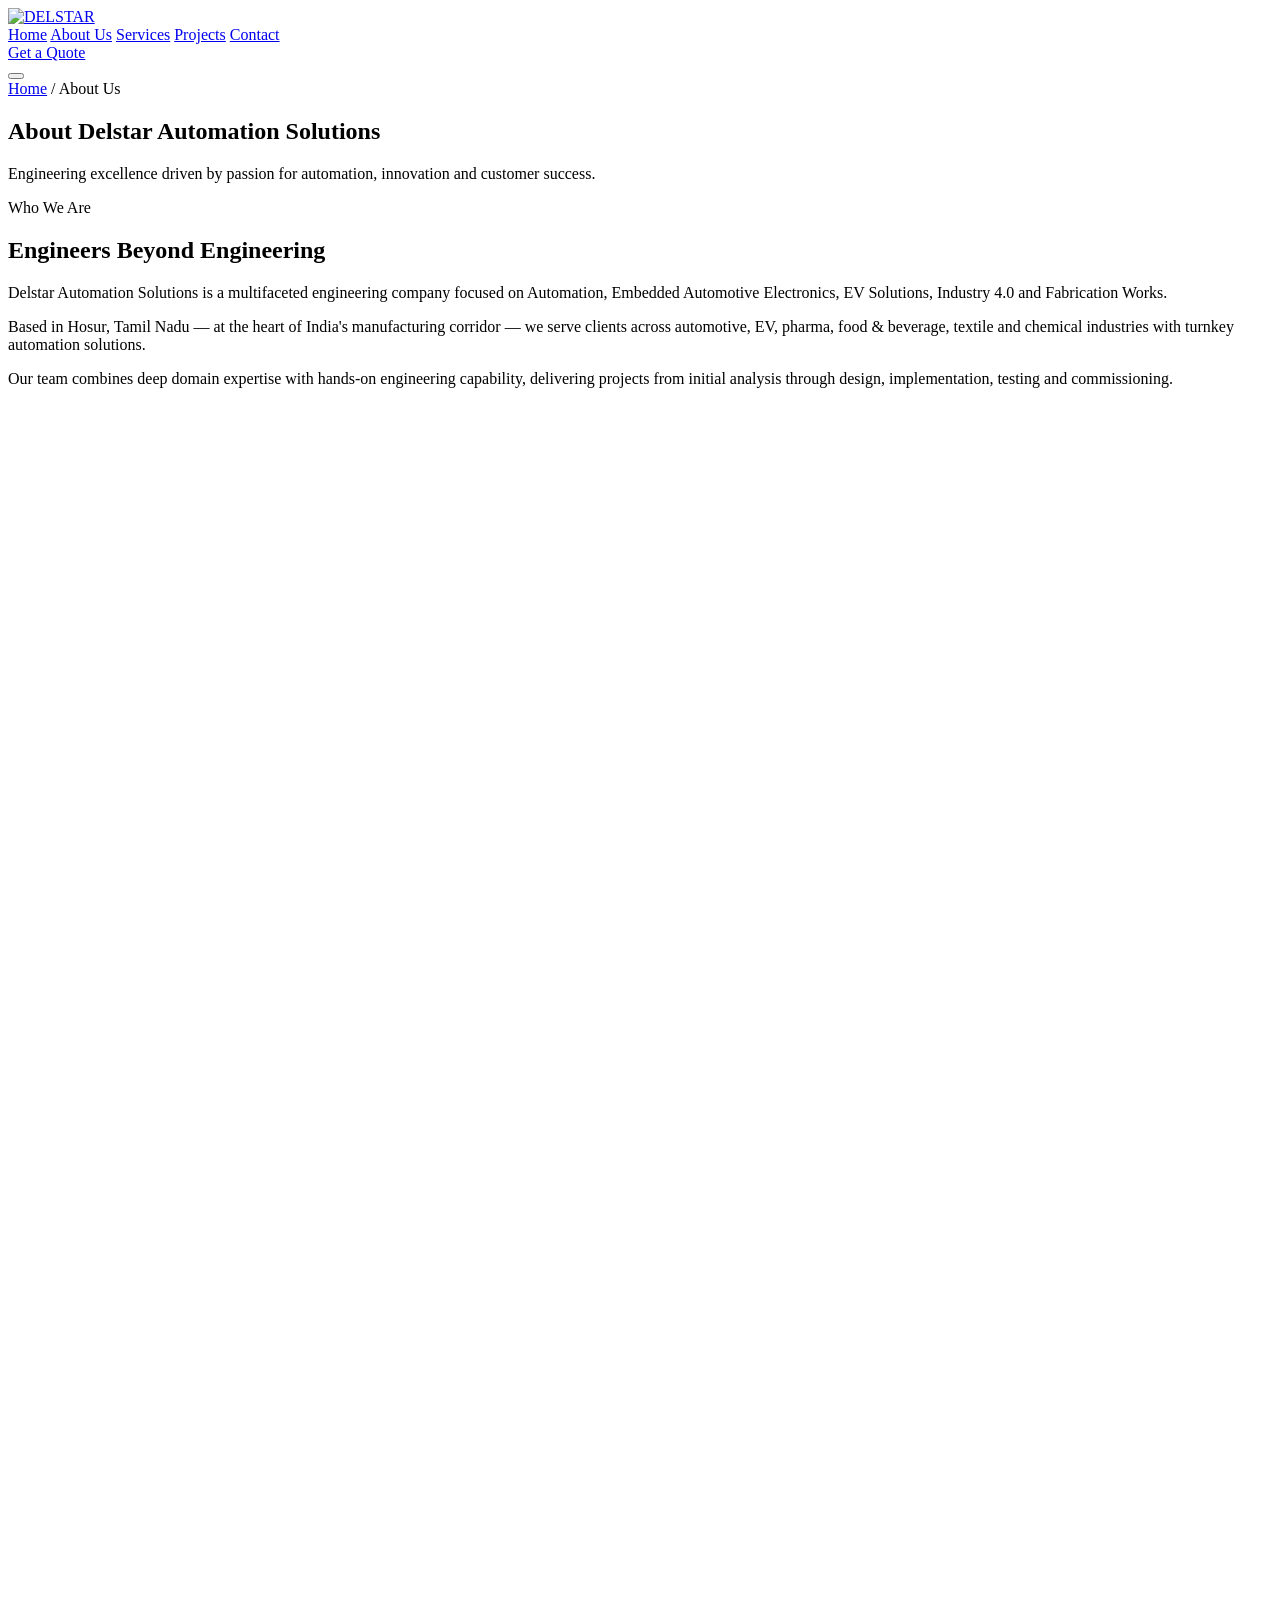
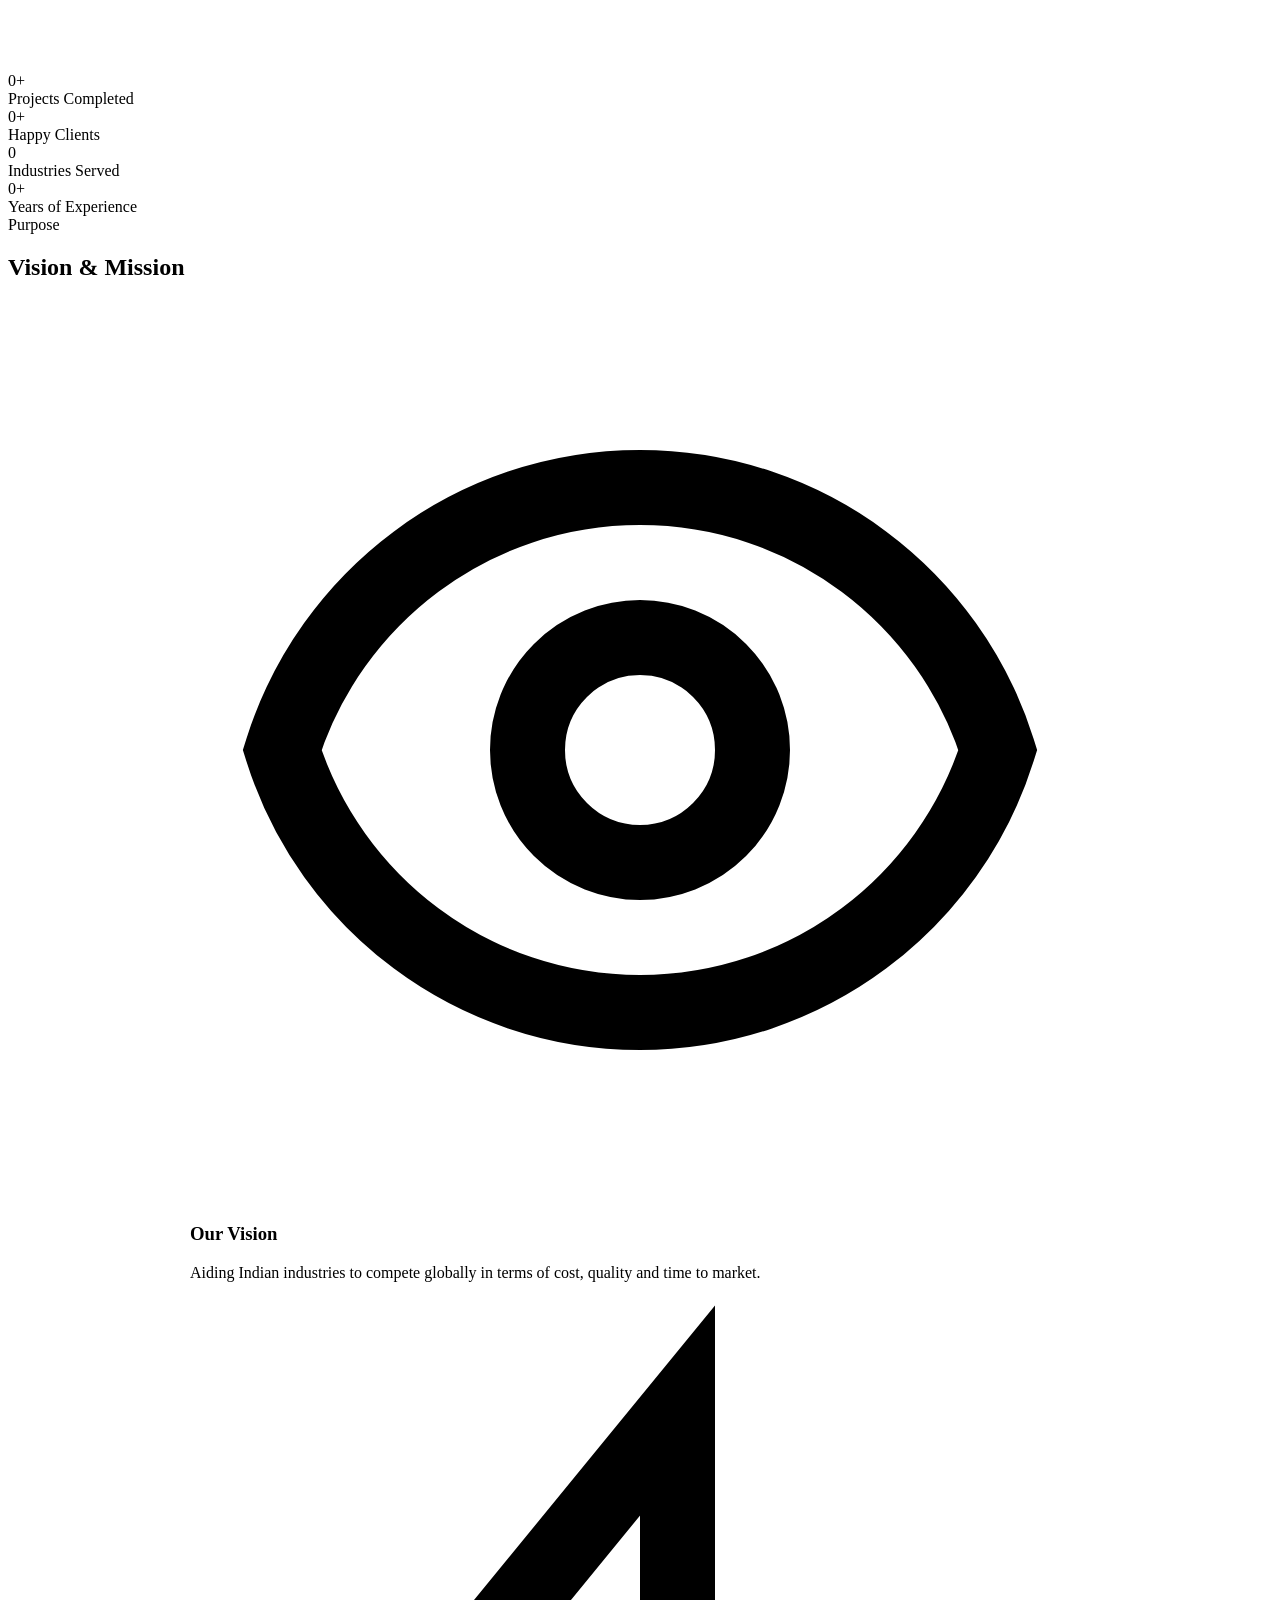
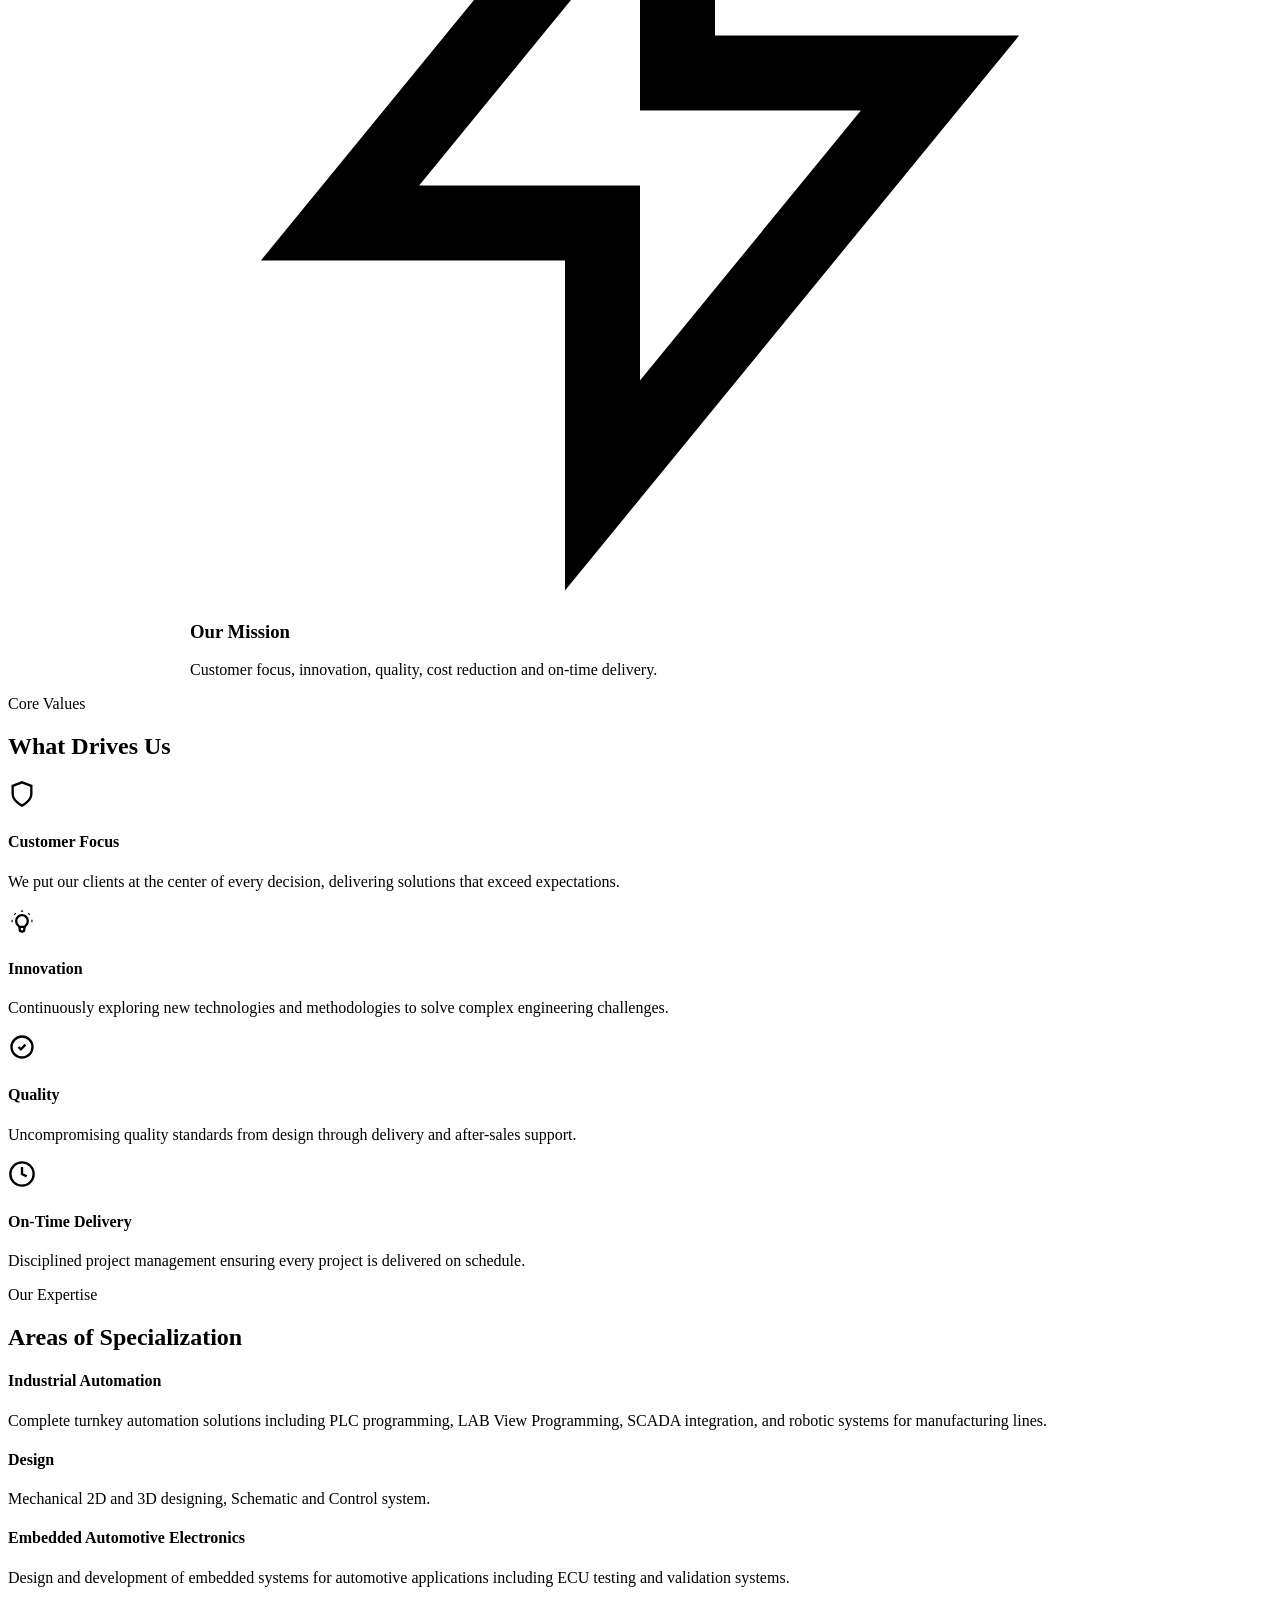
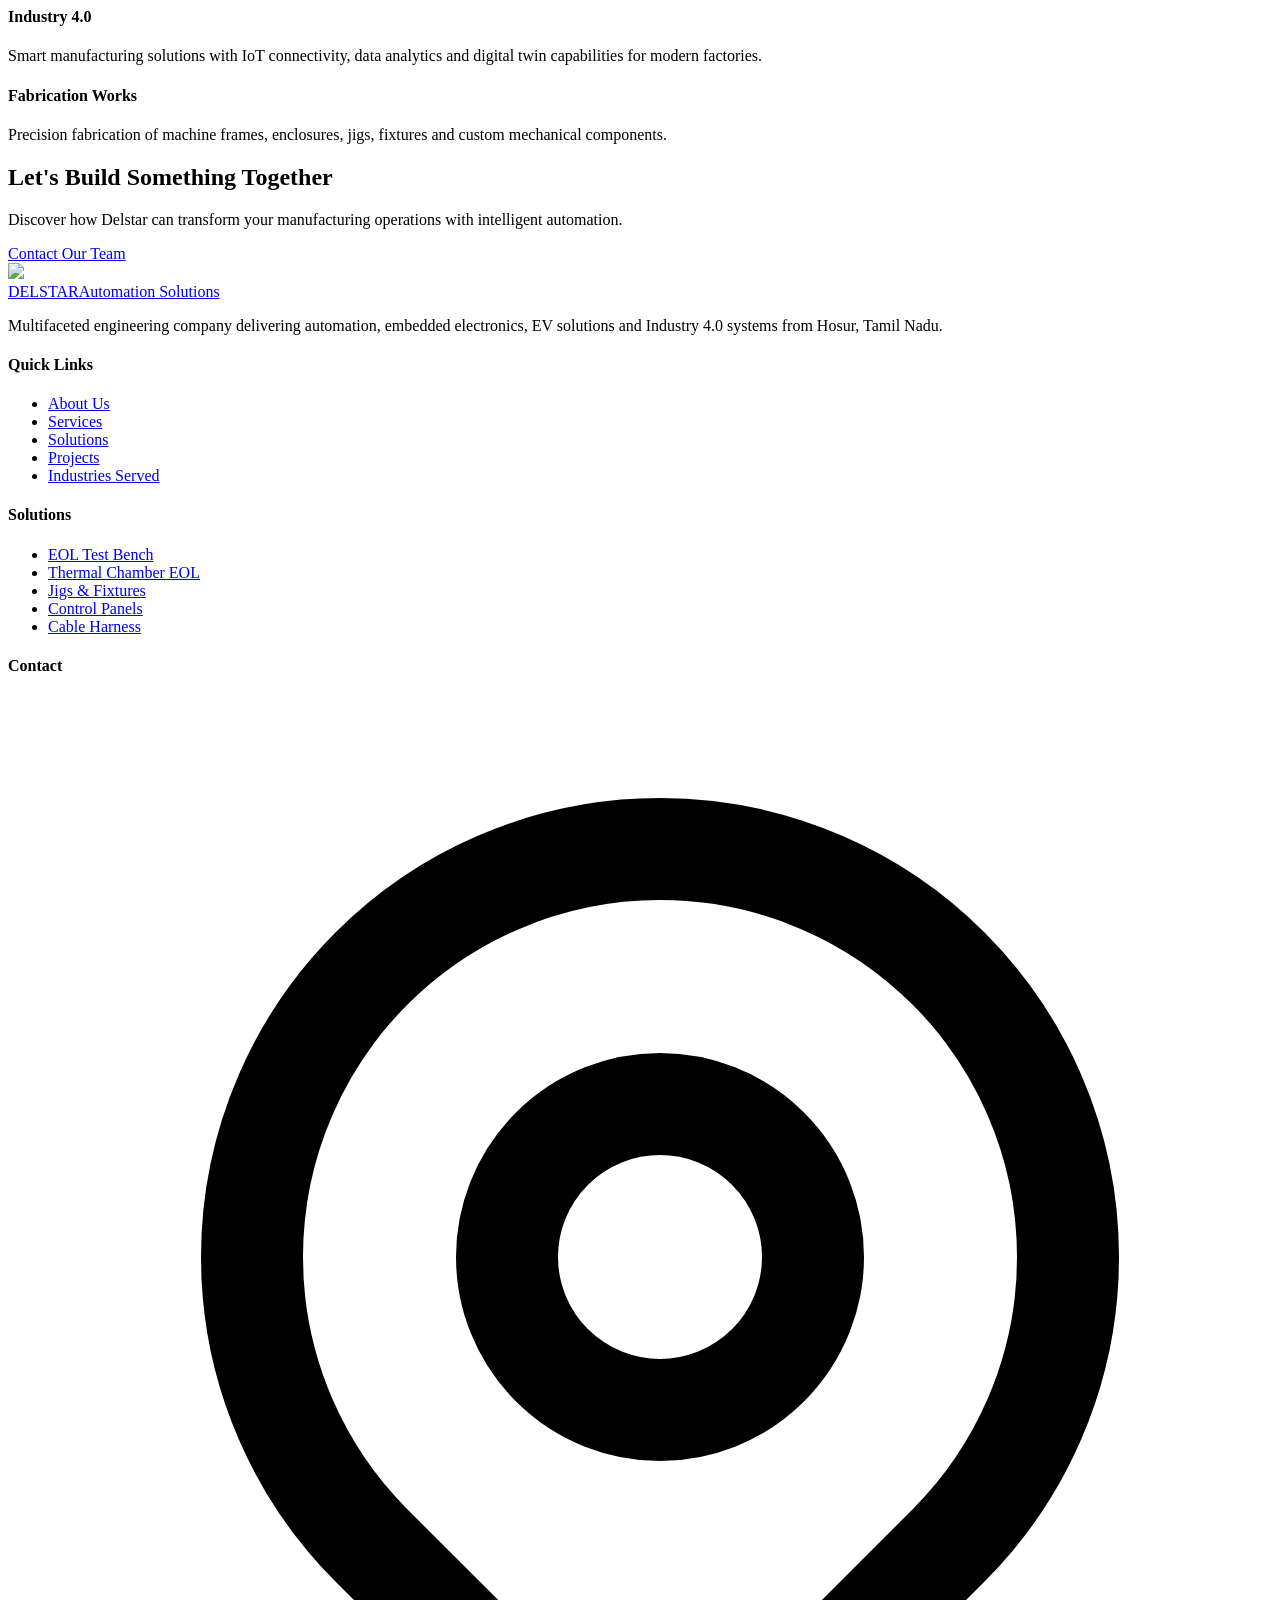
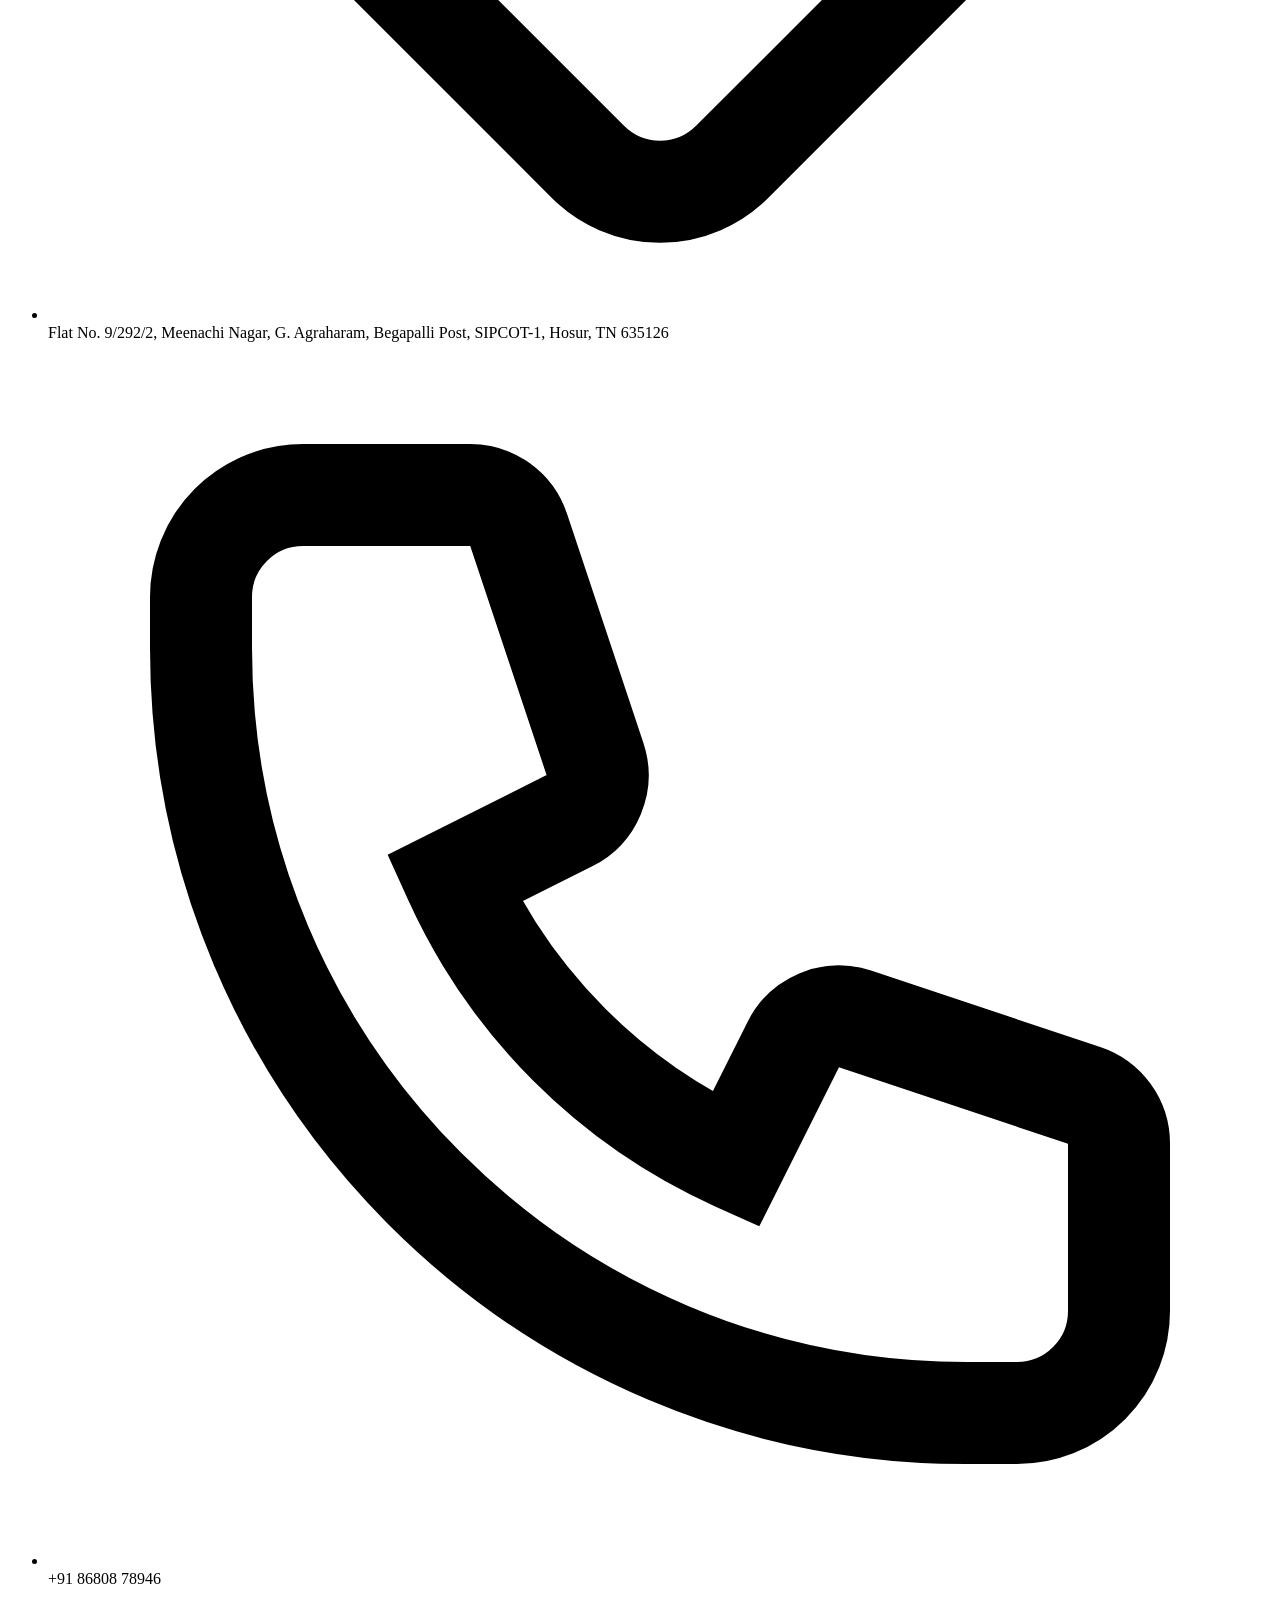
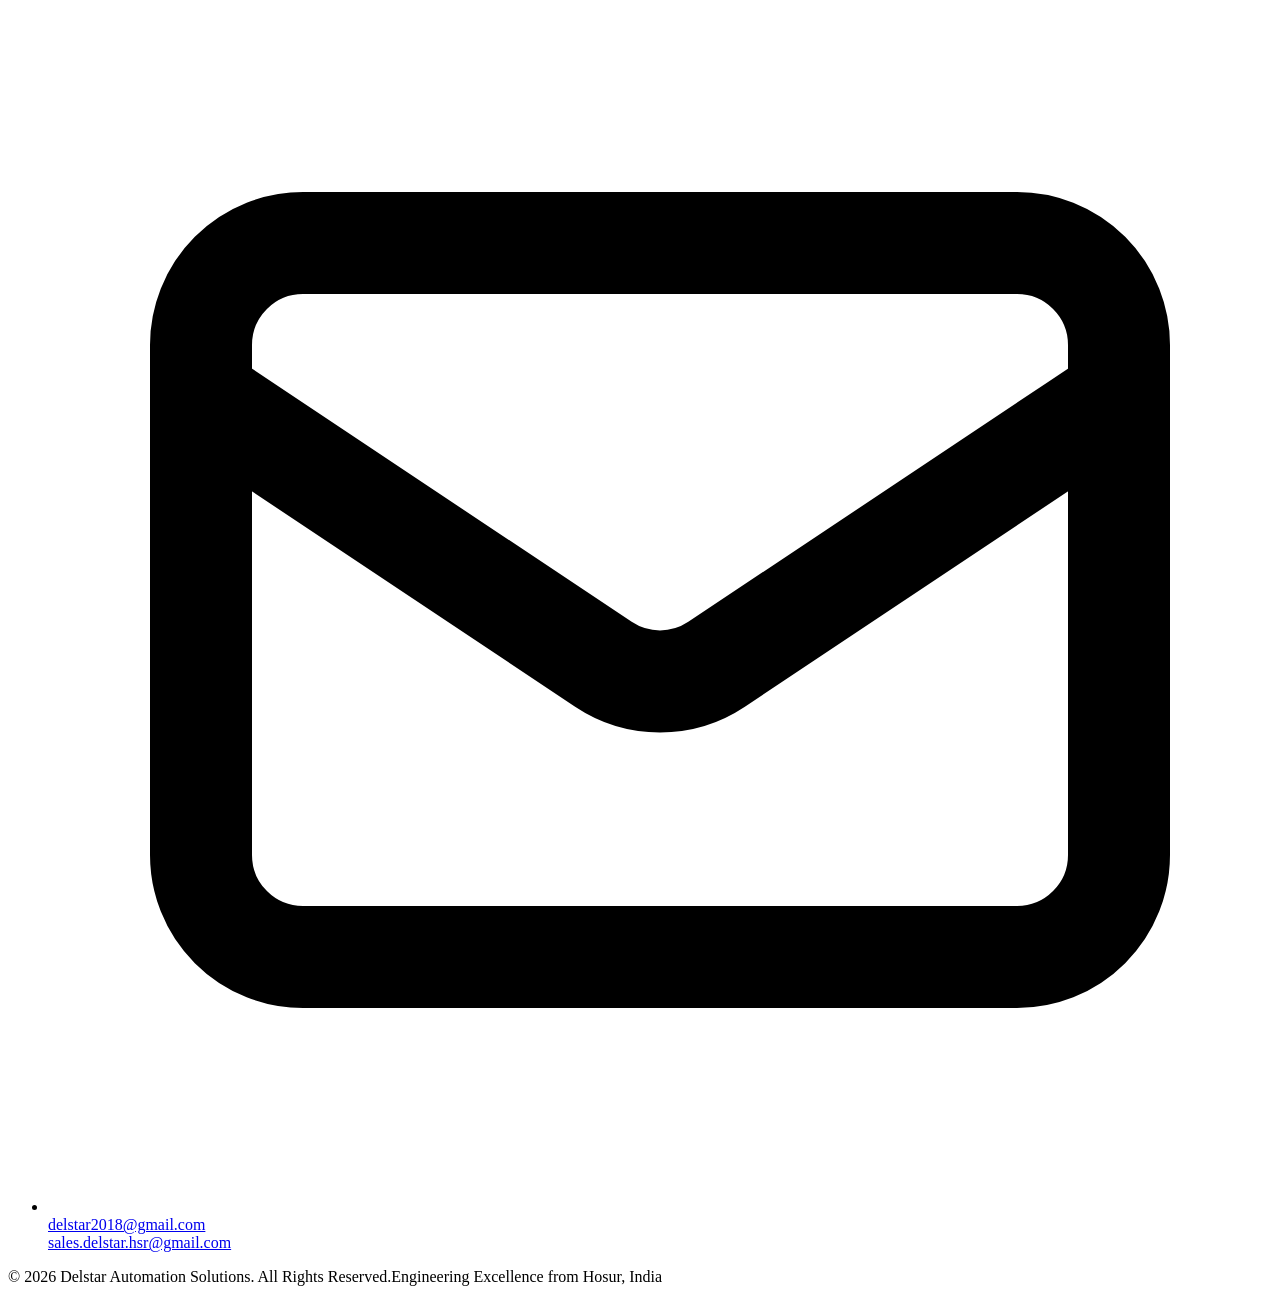
==== about.html @ 77899fbb "Add files via upload" ====
<!DOCTYPE html>
<html lang="en">
<head>
  <meta charset="UTF-8">
  <meta name="viewport" content="width=device-width, initial-scale=1.0">
  <meta name="description" content="About Delstar Automation Solutions — A multifaceted engineering company in Hosur focused on Automation, EV Solutions, Industry 4.0 and Fabrication Works.">
  <title>About Us | Delstar Automation Solutions</title>
  <link rel="preconnect" href="https://fonts.googleapis.com">
  <link rel="preconnect" href="https://fonts.gstatic.com" crossorigin>
  <link href="https://fonts.googleapis.com/css2?family=DM+Serif+Display:ital@0;1&family=Inter:wght@400;500;600;700;800&display=swap" rel="stylesheet">
  <link rel="stylesheet" href="css/styles.css">
  <link rel="canonical" href="https://www.delstarautomation.com/about.html">
<link rel="icon" type="image/png" href="images/favicon-96x96.png" sizes="96x96" />
<link rel="icon" type="image/svg+xml" href="images/favicon.svg" />
<link rel="shortcut icon" href="images/favicon.ico" />
<link rel="apple-touch-icon" sizes="180x180" href="images/apple-touch-icon.png" />

</head>
<body class="inner-page">

  <header class="site-header">
    <div class="container header-inner">
      <a href="index.html" class="logo">
         <img src="images/Delstar-logo-white.png" alt="DELSTAR" width="200" height="auto">
        <!--<div class="logo-text">
          <span class="brand">DELSTAR</span>
          <span class="tagline">Automation Solutions</span>
        </div>-->
      </a>
      <nav class="main-nav">
        <a href="index.html">Home</a>
        <a href="about.html" class="active">About Us</a>
        <a href="services.html">Services</a>
        <!--<a href="solutions.html">Solutions</a>-->
        <a href="projects.html">Projects</a>
        <!--<a href="industries.html">Industries Served</a>-->
        <a href="contact.html">Contact</a>
        <div class="nav-cta"><a href="contact.html" class="btn btn-primary">Get a Quote</a></div>
      </nav>
      <button class="menu-toggle" aria-label="Toggle menu"><span></span><span></span><span></span></button>
    </div>
  </header>

  <section class="page-hero">
    <div class="container">
      <div class="breadcrumb reveal"><a href="index.html">Home</a> <span>/</span> About Us</div>
      <h1 class="reveal">About Delstar Automation Solutions</h1>
      <p class="reveal">Engineering excellence driven by passion for automation, innovation and customer success.</p>
    </div>
  </section>

  <section>
    <div class="container">
      <div class="about-grid">
        <div class="about-content reveal-left">
          <span class="section-label">Who We Are</span>
          <h2 class="section-title">Engineers Beyond Engineering</h2>
          <p>Delstar Automation Solutions is a multifaceted engineering company focused on Automation, Embedded Automotive Electronics, EV Solutions, Industry 4.0 and Fabrication Works.</p>
          <p>Based in Hosur, Tamil Nadu — at the heart of India's manufacturing corridor — we serve clients across automotive, EV, pharma, food & beverage, textile and chemical industries with turnkey automation solutions.</p>
          <p>Our team combines deep domain expertise with hands-on engineering capability, delivering projects from initial analysis through design, implementation, testing and commissioning.</p>
        </div>
        <div class="about-visual reveal-right">
          <div class="about-image">
            <div class="about-image-inner">
              <svg viewBox="0 0 200 200" fill="none" xmlns="http://www.w3.org/2000/svg">
                <circle cx="100" cy="100" r="70" stroke="white" stroke-width="2" opacity="0.3"/>
                <circle cx="100" cy="100" r="40" stroke="white" stroke-width="2"/>
                <path d="M100 30 L100 60 M100 140 L100 170 M30 100 L60 100 M140 100 L170 100" stroke="white" stroke-width="2"/>
                <circle cx="100" cy="100" r="8" fill="white"/>
              </svg>
            </div>
          </div>
        </div>
      </div>
    </div>
  </section>

  <div class="stats-bar">
    <div class="container" style="display:contents;">
      <div class="stat-item reveal">
        <div class="counter" data-target="50" data-suffix="+">0+</div>
        <div class="stat-label">Projects Completed</div>
      </div>
      <div class="stat-item reveal">
        <div class="counter" data-target="20" data-suffix="+">0+</div>
        <div class="stat-label">Happy Clients</div>
      </div>
      <div class="stat-item reveal">
        <div class="counter" data-target="7" data-suffix="">0</div>
        <div class="stat-label">Industries Served</div>
      </div>
      <div class="stat-item reveal">
        <div class="counter" data-target="8" data-suffix="+">0+</div>
        <div class="stat-label">Years of Experience</div>
      </div>
    </div>
  </div>

  <section class="bg-light">
    <div class="container">
      <div class="section-header center reveal">
        <span class="section-label">Purpose</span>
        <h2 class="section-title">Vision & Mission</h2>
      </div>
      <div class="cards-grid" style="grid-template-columns:1fr 1fr;max-width:900px;margin:0 auto;">
        <div class="card reveal">
          <div class="card-icon">
            <svg viewBox="0 0 24 24" fill="none" stroke="currentColor" stroke-width="2"><path d="M15 12a3 3 0 11-6 0 3 3 0 016 0z"/><path d="M2.458 12C3.732 7.943 7.523 5 12 5c4.478 0 8.268 2.943 9.542 7-1.274 4.057-5.064 7-9.542 7-4.477 0-8.268-2.943-9.542-7z"/></svg>
          </div>
          <h3>Our Vision</h3>
          <p>Aiding Indian industries to compete globally in terms of cost, quality and time to market.</p>
        </div>
        <div class="card reveal">
          <div class="card-icon">
            <svg viewBox="0 0 24 24" fill="none" stroke="currentColor" stroke-width="2"><path d="M13 10V3L4 14h7v7l9-11h-7z"/></svg>
          </div>
          <h3>Our Mission</h3>
          <p>Customer focus, innovation, quality, cost reduction and on-time delivery.</p>
        </div>
      </div>
    </div>
  </section>

  <section class="bg-dark">
    <div class="container">
      <div class="section-header center reveal">
        <span class="section-label">Core Values</span>
        <h2 class="section-title">What Drives Us</h2>
      </div>
      <div class="values-grid stagger-children">
        <div class="value-item">
          <div class="value-icon"><svg width="28" height="28" viewBox="0 0 24 24" fill="none" stroke="currentColor" stroke-width="2"><path d="M12 22s8-4 8-10V5l-8-3-8 3v7c0 6 8 10 8 10z"/></svg></div>
          <h4>Customer Focus</h4>
          <p>We put our clients at the center of every decision, delivering solutions that exceed expectations.</p>
        </div>
        <div class="value-item">
          <div class="value-icon"><svg width="28" height="28" viewBox="0 0 24 24" fill="none" stroke="currentColor" stroke-width="2"><path d="M9.663 17h4.673M12 3v1m6.364 1.636l-.707.707M21 12h-1M4 12H3m3.343-5.657l-.707-.707m2.828 9.9a5 5 0 117.072 0l-.548.547A3.374 3.374 0 0014 18.469V19a2 2 0 11-4 0v-.531c0-.895-.356-1.754-.988-2.386l-.548-.547z"/></svg></div>
          <h4>Innovation</h4>
          <p>Continuously exploring new technologies and methodologies to solve complex engineering challenges.</p>
        </div>
        <div class="value-item">
          <div class="value-icon"><svg width="28" height="28" viewBox="0 0 24 24" fill="none" stroke="currentColor" stroke-width="2"><path d="M9 12l2 2 4-4m6 2a9 9 0 11-18 0 9 9 0 0118 0z"/></svg></div>
          <h4>Quality</h4>
          <p>Uncompromising quality standards from design through delivery and after-sales support.</p>
        </div>
        <div class="value-item">
          <div class="value-icon"><svg width="28" height="28" viewBox="0 0 24 24" fill="none" stroke="currentColor" stroke-width="2"><circle cx="12" cy="12" r="10"/><path d="M12 6v6l4 2"/></svg></div>
          <h4>On-Time Delivery</h4>
          <p>Disciplined project management ensuring every project is delivered on schedule.</p>
        </div>
      </div>
    </div>
  </section>

  <section>
    <div class="container">
      <div class="section-header reveal">
        <span class="section-label">Our Expertise</span>
        <h2 class="section-title">Areas of Specialization</h2>
      </div>
      <div class="timeline reveal">
        <div class="timeline-item">
          <h4>Industrial Automation</h4>
          <p>Complete turnkey automation solutions including PLC programming, LAB View Programming, SCADA integration, and robotic systems for manufacturing lines.</p>
        </div>
        <div class="timeline-item">
          <h4>Design</h4>
          <p>Mechanical 2D and 3D designing, Schematic and Control system.</p>
        </div>
        <div class="timeline-item">
          <h4>Embedded Automotive Electronics</h4>
          <p>Design and development of embedded systems for automotive applications including ECU testing and validation systems.</p>
        </div>
       <!--- <div class="timeline-item">
          <h4>Testing and Measurement</h4>
          <p>Mechanical.</p>
        </div>-->
        <div class="timeline-item">
          <h4>Industry 4.0</h4>
          <p>Smart manufacturing solutions with IoT connectivity, data analytics and digital twin capabilities for modern factories.</p>
        </div>
        <div class="timeline-item">
          <h4>Fabrication Works</h4>
          <p>Precision fabrication of machine frames, enclosures, jigs, fixtures and custom mechanical components.</p>
        </div>
      </div>
    </div>
  </section>

  <section class="cta-banner">
    <div class="container cta-inner reveal">
      <div>
        <h2>Let's Build Something Together</h2>
        <p>Discover how Delstar can transform your manufacturing operations with intelligent automation.</p>
      </div>
      <a href="contact.html" class="btn btn-primary">Contact Our Team</a>
    </div>
  </section>

  <footer class="site-footer">
    <div class="container">
      <div class="footer-grid">
        <div class="footer-brand">
          <a href="index.html" class="logo"><div class="logo-mark"><img src="images/Delstar-small-logo-white.png"></div><div class="logo-text"><span class="brand">DELSTAR</span><span class="tagline">Automation Solutions</span></div></a>
          <p>Multifaceted engineering company delivering automation, embedded electronics, EV solutions and Industry 4.0 systems from Hosur, Tamil Nadu.</p>
        </div>
        <div class="footer-col"><h4>Quick Links</h4><ul><li><a href="about.html">About Us</a></li><li><a href="services.html">Services</a></li><li><a href="solutions.html">Solutions</a></li><li><a href="projects.html">Projects</a></li><li><a href="industries.html">Industries Served</a></li></ul></div>
        <div class="footer-col"><h4>Solutions</h4><ul><li><a href="solutions.html">EOL Test Bench</a></li><li><a href="solutions.html">Thermal Chamber EOL</a></li><li><a href="solutions.html">Jigs & Fixtures</a></li><li><a href="solutions.html">Control Panels</a></li><li><a href="solutions.html">Cable Harness</a></li></ul></div>
        <div class="footer-col"><h4>Contact</h4><ul class="footer-contact"><li><svg viewBox="0 0 24 24" fill="none" stroke="currentColor" stroke-width="2"><path d="M17.657 16.657L13.414 20.9a1.998 1.998 0 01-2.827 0l-4.244-4.243a8 8 0 1111.314 0z"/><path d="M15 11a3 3 0 11-6 0 3 3 0 016 0z"/></svg><span>Flat No. 9/292/2, Meenachi Nagar, G. Agraharam, Begapalli Post, SIPCOT-1, Hosur, TN 635126</span></li><li><svg viewBox="0 0 24 24" fill="none" stroke="currentColor" stroke-width="2"><path d="M3 5a2 2 0 012-2h3.28a1 1 0 01.948.684l1.498 4.493a1 1 0 01-.502 1.21l-2.257 1.13a11.042 11.042 0 005.516 5.516l1.13-2.257a1 1 0 011.21-.502l4.493 1.498a1 1 0 01.684.949V19a2 2 0 01-2 2h-1C9.716 21 3 14.284 3 6V5z"/></svg><span>+91 86808 78946</span></li><li><svg viewBox="0 0 24 24" fill="none" stroke="currentColor" stroke-width="2"><path d="M3 8l7.89 5.26a2 2 0 002.22 0L21 8M5 19h14a2 2 0 002-2V7a2 2 0 00-2-2H5a2 2 0 00-2 2v10a2 2 0 002 2z"/></svg><span><a href="mailto:delstar2018@gmail.com">delstar2018@gmail.com</a><br><a href="mailto:sales.delstar.hsr@gmail.com">sales.delstar.hsr@gmail.com</a></span></li></ul></div>
      </div>
      <div class="footer-bottom"><span>&copy; 2026 Delstar Automation Solutions. All Rights Reserved.</span><span>Engineering Excellence from Hosur, India</span></div>
    </div>
  </footer>
  <script src="js/main.js"></script>
</body>
</html>
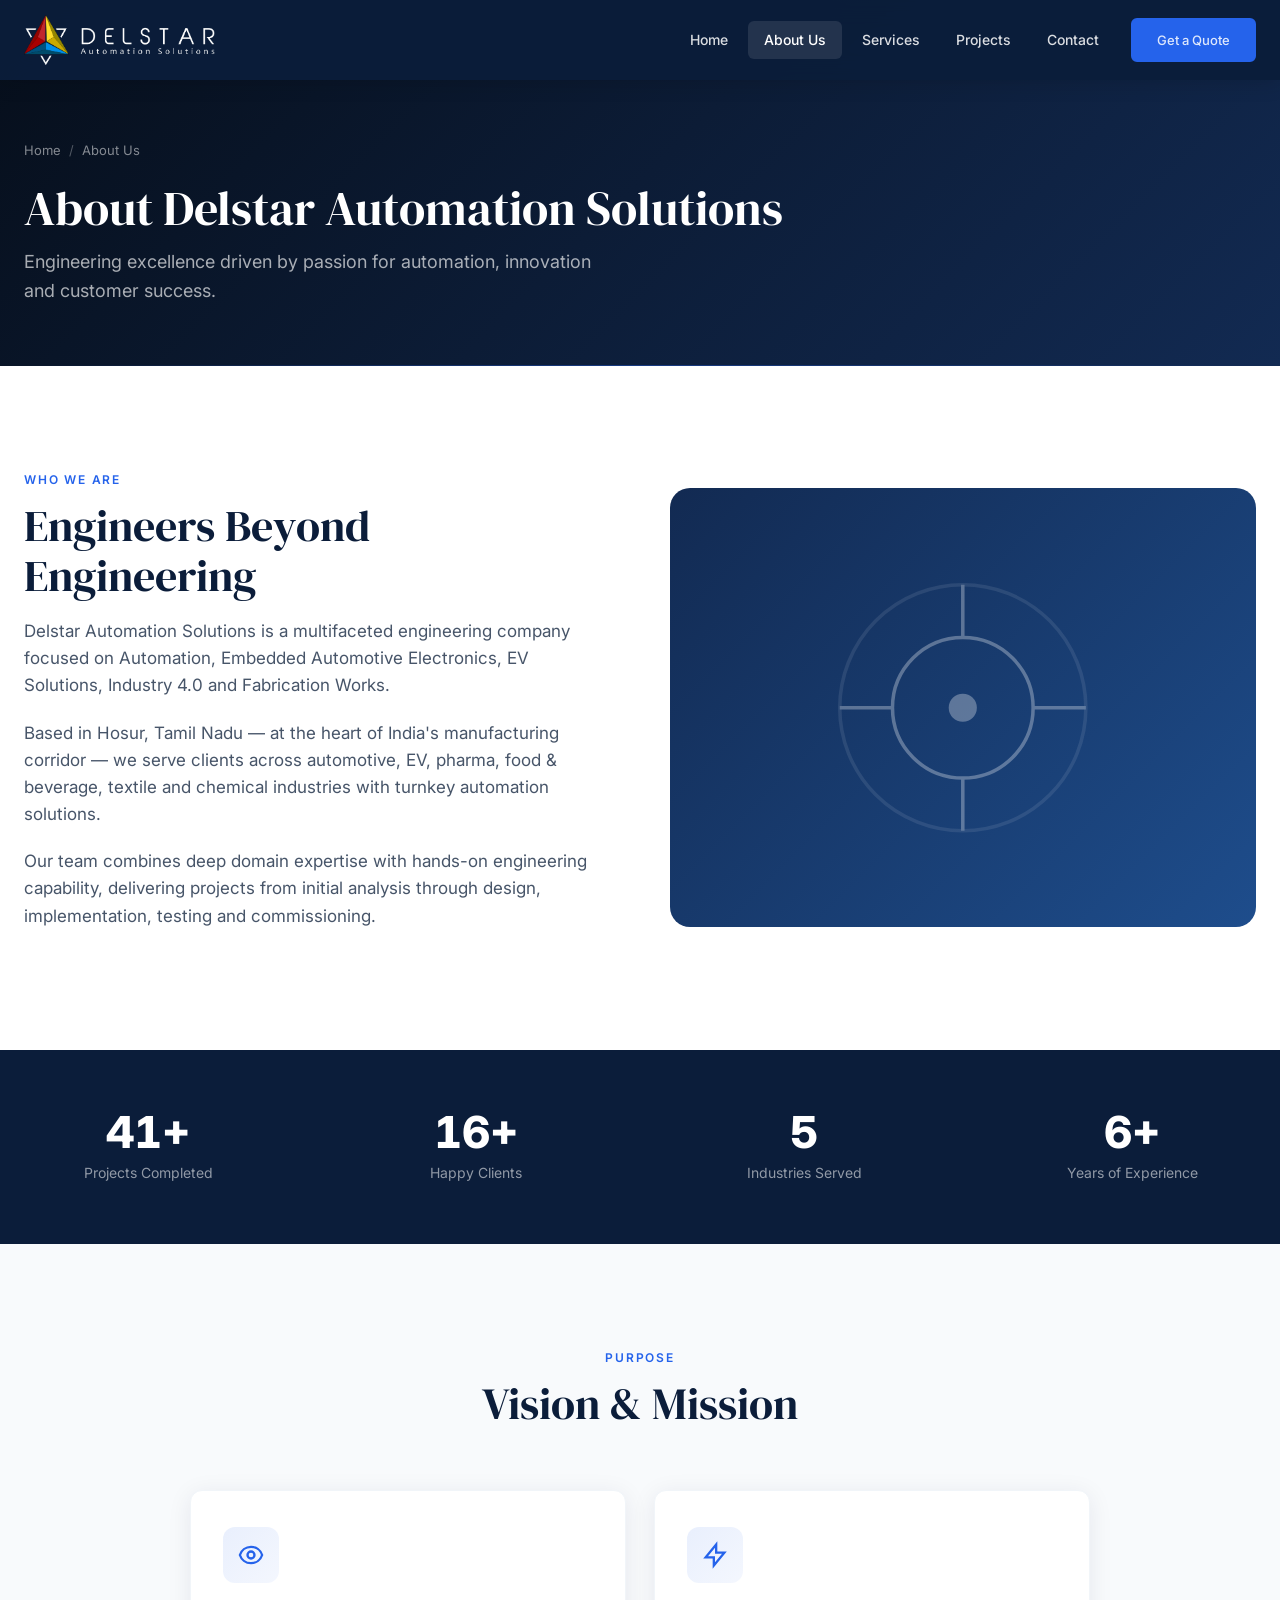
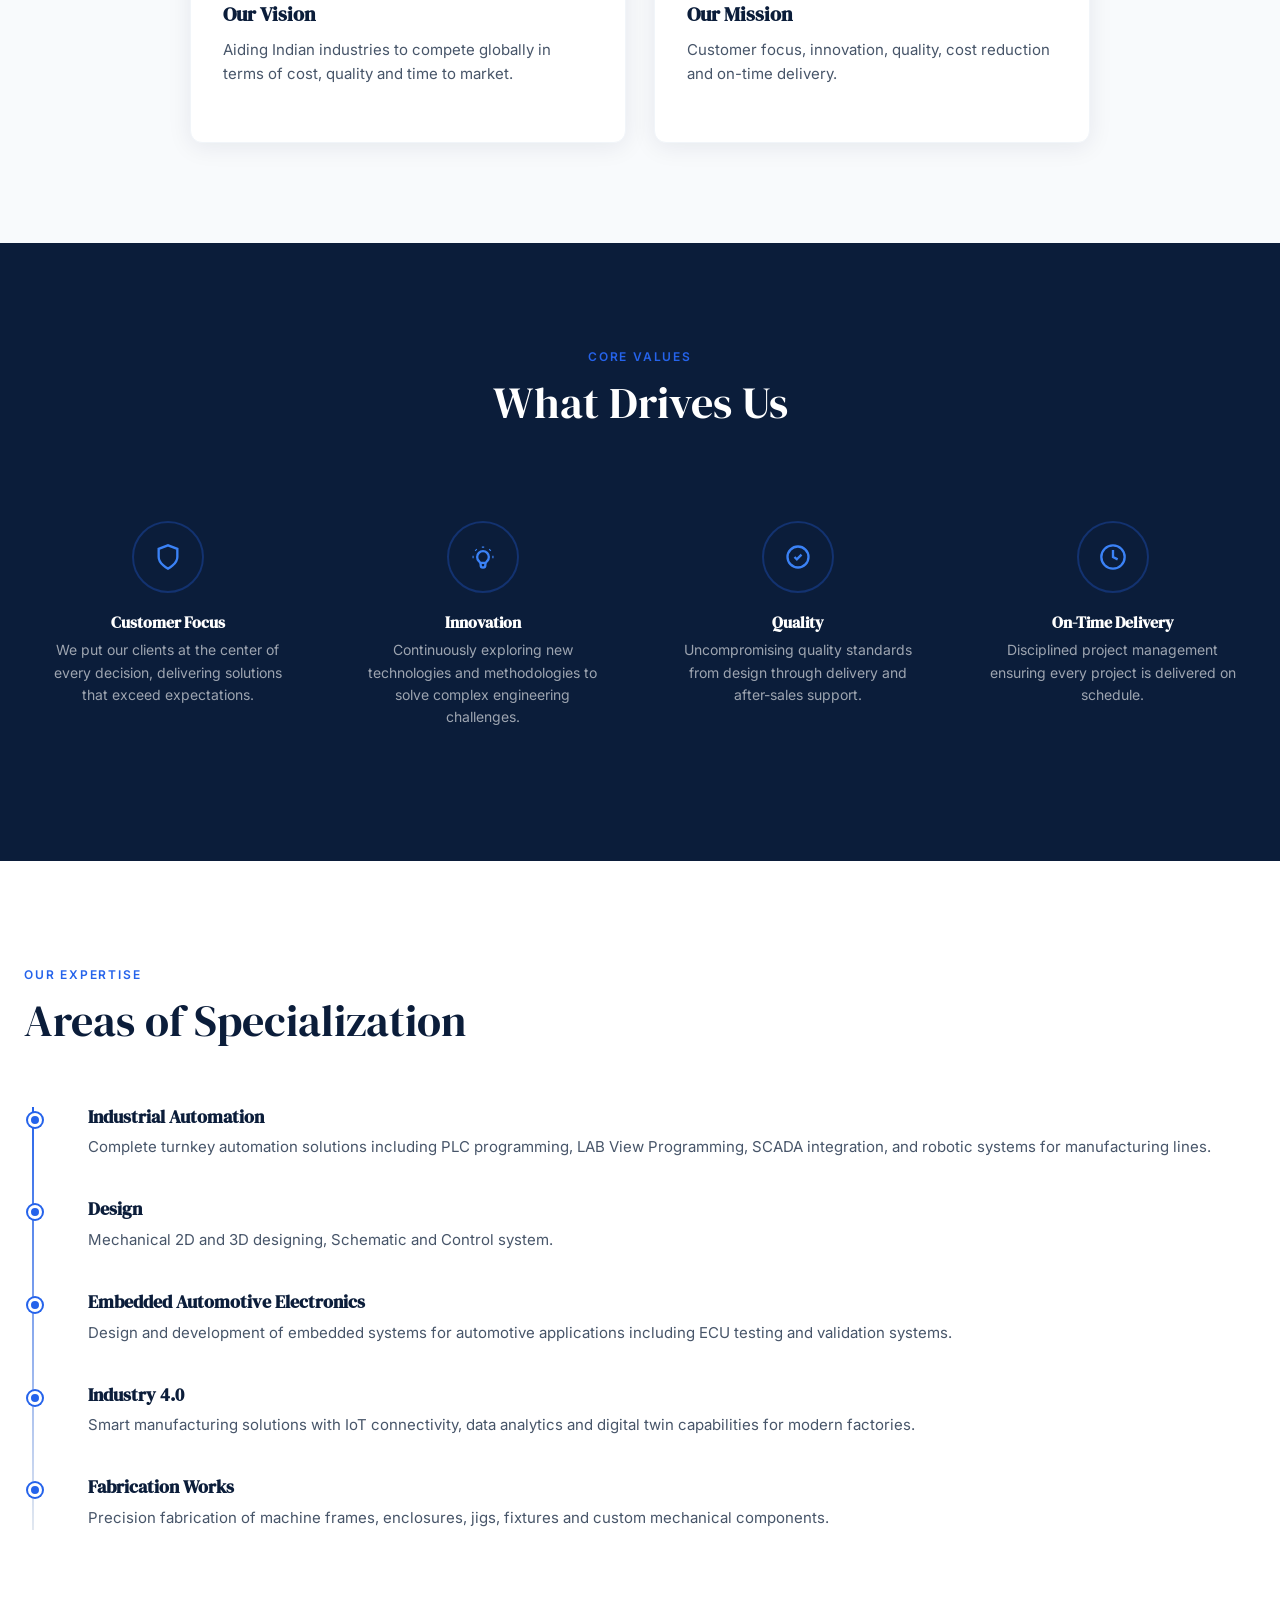
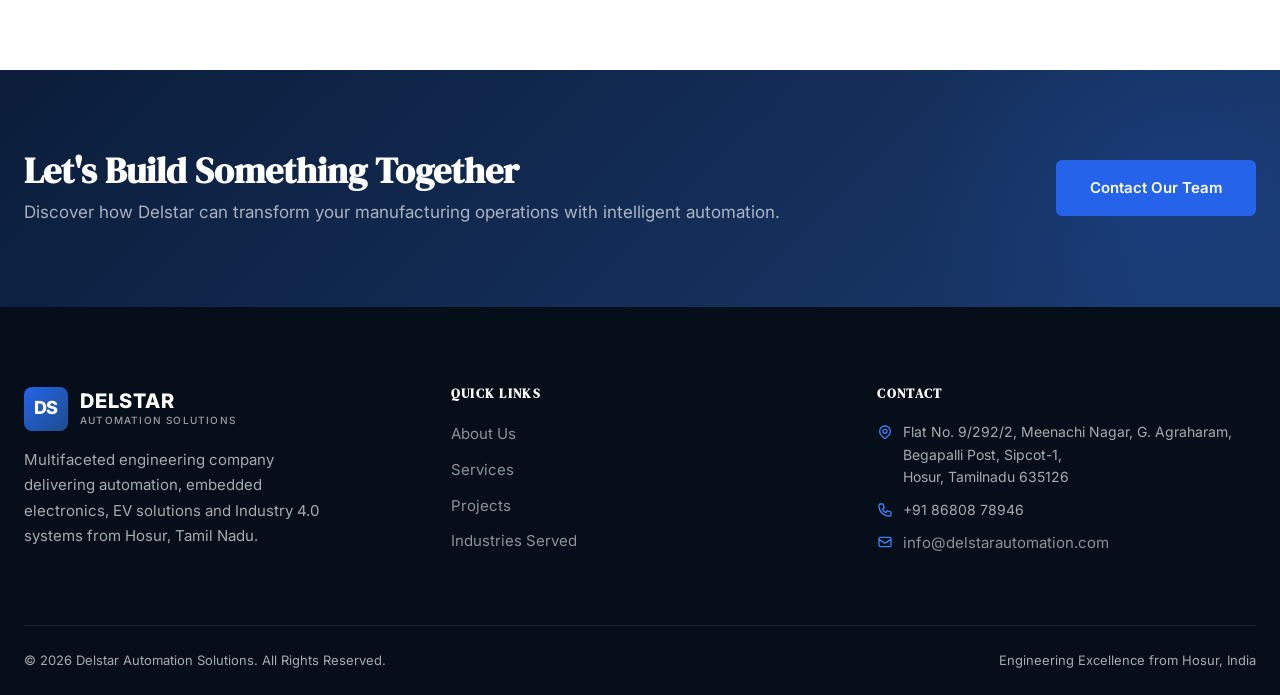
==== commit cb675bd1: "Add files via upload" ====
--- a/about.html
+++ b/about.html
@@ -200,13 +200,9 @@
   <footer class="site-footer">
     <div class="container">
       <div class="footer-grid">
-        <div class="footer-brand">
-          <a href="index.html" class="logo"><div class="logo-mark"><img src="images/Delstar-small-logo-white.png"></div><div class="logo-text"><span class="brand">DELSTAR</span><span class="tagline">Automation Solutions</span></div></a>
-          <p>Multifaceted engineering company delivering automation, embedded electronics, EV solutions and Industry 4.0 systems from Hosur, Tamil Nadu.</p>
-        </div>
-        <div class="footer-col"><h4>Quick Links</h4><ul><li><a href="about.html">About Us</a></li><li><a href="services.html">Services</a></li><li><a href="solutions.html">Solutions</a></li><li><a href="projects.html">Projects</a></li><li><a href="industries.html">Industries Served</a></li></ul></div>
-        <div class="footer-col"><h4>Solutions</h4><ul><li><a href="solutions.html">EOL Test Bench</a></li><li><a href="solutions.html">Thermal Chamber EOL</a></li><li><a href="solutions.html">Jigs & Fixtures</a></li><li><a href="solutions.html">Control Panels</a></li><li><a href="solutions.html">Cable Harness</a></li></ul></div>
-        <div class="footer-col"><h4>Contact</h4><ul class="footer-contact"><li><svg viewBox="0 0 24 24" fill="none" stroke="currentColor" stroke-width="2"><path d="M17.657 16.657L13.414 20.9a1.998 1.998 0 01-2.827 0l-4.244-4.243a8 8 0 1111.314 0z"/><path d="M15 11a3 3 0 11-6 0 3 3 0 016 0z"/></svg><span>Flat No. 9/292/2, Meenachi Nagar, G. Agraharam, Begapalli Post, SIPCOT-1, Hosur, TN 635126</span></li><li><svg viewBox="0 0 24 24" fill="none" stroke="currentColor" stroke-width="2"><path d="M3 5a2 2 0 012-2h3.28a1 1 0 01.948.684l1.498 4.493a1 1 0 01-.502 1.21l-2.257 1.13a11.042 11.042 0 005.516 5.516l1.13-2.257a1 1 0 011.21-.502l4.493 1.498a1 1 0 01.684.949V19a2 2 0 01-2 2h-1C9.716 21 3 14.284 3 6V5z"/></svg><span>+91 86808 78946</span></li><li><svg viewBox="0 0 24 24" fill="none" stroke="currentColor" stroke-width="2"><path d="M3 8l7.89 5.26a2 2 0 002.22 0L21 8M5 19h14a2 2 0 002-2V7a2 2 0 00-2-2H5a2 2 0 00-2 2v10a2 2 0 002 2z"/></svg><span><a href="mailto:delstar2018@gmail.com">delstar2018@gmail.com</a><br><a href="mailto:sales.delstar.hsr@gmail.com">sales.delstar.hsr@gmail.com</a></span></li></ul></div>
+        <div class="footer-brand"><a href="index.html" class="logo"><div class="logo-mark">DS</div><div class="logo-text"><span class="brand">DELSTAR</span><span class="tagline">Automation Solutions</span></div></a><p>Multifaceted engineering company delivering automation, embedded electronics, EV solutions and Industry 4.0 systems from Hosur, Tamil Nadu.</p></div>
+        <div class="footer-col"><h4>Quick Links</h4><ul><li><a href="about.html">About Us</a></li><li><a href="services.html">Services</a></li><li><a href="projects.html">Projects</a></li><li><a href="industries.html">Industries Served</a></li></ul></div>
+        <div class="footer-col"><h4>Contact</h4><ul class="footer-contact"><li><svg viewBox="0 0 24 24" fill="none" stroke="currentColor" stroke-width="2"><path d="M17.657 16.657L13.414 20.9a1.998 1.998 0 01-2.827 0l-4.244-4.243a8 8 0 1111.314 0z"/><path d="M15 11a3 3 0 11-6 0 3 3 0 016 0z"/></svg><span>Flat No. 9/292/2, Meenachi Nagar, G. Agraharam, Begapalli Post, Sipcot-1, <br>Hosur, Tamilnadu 635126</span></li><li><svg viewBox="0 0 24 24" fill="none" stroke="currentColor" stroke-width="2"><path d="M3 5a2 2 0 012-2h3.28a1 1 0 01.948.684l1.498 4.493a1 1 0 01-.502 1.21l-2.257 1.13a11.042 11.042 0 005.516 5.516l1.13-2.257a1 1 0 011.21-.502l4.493 1.498a1 1 0 01.684.949V19a2 2 0 01-2 2h-1C9.716 21 3 14.284 3 6V5z"/></svg><span>+91 86808 78946</span></li><li><svg viewBox="0 0 24 24" fill="none" stroke="currentColor" stroke-width="2"><path d="M3 8l7.89 5.26a2 2 0 002.22 0L21 8M5 19h14a2 2 0 002-2V7a2 2 0 00-2-2H5a2 2 0 00-2 2v10a2 2 0 002 2z"/></svg><span><a href="mailto:info@delstarautomation.com">info@delstarautomation.com</a></span></li></ul></div>
       </div>
       <div class="footer-bottom"><span>&copy; 2026 Delstar Automation Solutions. All Rights Reserved.</span><span>Engineering Excellence from Hosur, India</span></div>
     </div>
--- a/css/styles.css
+++ b/css/styles.css
@@ -0,0 +1,1746 @@
+/* ============================================================
+   DELSTAR AUTOMATION SOLUTIONS — Premium Industrial Theme
+   ============================================================ */
+
+:root {
+  --navy-950: #060e1a;
+  --navy-900: #0b1d3a;
+  --navy-800: #122a52;
+  --navy-700: #1a3a6e;
+  --navy-600: #1e4d8c;
+  --blue-accent: #2563eb;
+  --blue-light: #3b82f6;
+  --blue-glow: rgba(37, 99, 235, 0.25);
+  --white: #ffffff;
+  --gray-50: #f8fafc;
+  --gray-100: #f1f5f9;
+  --gray-200: #e2e8f0;
+  --gray-400: #94a3b8;
+  --gray-600: #475569;
+  --gray-800: #1e293b;
+  --gold: #c9a227;
+  --font-display: "Roboto", 'DM Serif Display', Georgia, serif;
+  --font-body: "Roboto", 'Inter', system-ui, -apple-system, sans-serif;
+  --header-h: 80px;
+  --transition: 0.35s cubic-bezier(0.4, 0, 0.2, 1);
+  --shadow-card: 0 4px 24px rgba(11, 29, 58, 0.08);
+  --shadow-lg: 0 20px 60px rgba(11, 29, 58, 0.15);
+  --radius: 12px;
+  --radius-lg: 20px;
+  --container: 1280px;
+}
+
+*, *::before, *::after { box-sizing: border-box; margin: 0; padding: 0; }
+
+html {
+  scroll-behavior: smooth;
+  font-size: 16px;
+}
+
+body {
+  font-family: var(--font-body);
+  color: var(--gray-800);
+  background: var(--white);
+  line-height: 1.6;
+  overflow-x: hidden;
+  -webkit-font-smoothing: antialiased;
+}
+
+img { max-width: 100%; height: auto; display: block; }
+a { text-decoration: none; color: inherit; transition: color var(--transition); }
+ul { list-style: none; }
+
+.container {
+  width: 100%;
+  max-width: var(--container);
+  margin: 0 auto;
+  padding: 0 24px;
+}
+
+/* ── Typography ── */
+h1, h2, h3, h4, h5 {
+  font-family: var(--font-display);
+  font-weight: 700;
+  line-height: 1.15;
+  color: var(--navy-900);
+}
+
+.section-label {
+  display: inline-block;
+  font-size: 0.75rem;
+  font-weight: 600;
+  letter-spacing: 0.15em;
+  text-transform: uppercase;
+  color: var(--blue-accent);
+  margin-bottom: 12px;
+}
+
+.section-title {
+  font-family: var(--font-display);
+  font-size: clamp(1.75rem, 4vw, 2.75rem);
+  margin-bottom: 16px;
+  font-weight: 400;
+}
+
+.section-subtitle {
+  font-size: 1.125rem;
+  color: var(--gray-600);
+  max-width: 640px;
+}
+
+/* ── Buttons ── */
+.btn {
+  display: inline-flex;
+  align-items: center;
+  gap: 8px;
+  padding: 14px 32px;
+  font-size: 0.9375rem;
+  font-weight: 600;
+  border-radius: 6px;
+  border: 2px solid transparent;
+  cursor: pointer;
+  transition: all var(--transition);
+  font-family: inherit;
+}
+
+.btn-primary {
+  background: var(--blue-accent);
+  color: var(--white);
+  border-color: var(--blue-accent);
+}
+
+.btn-primary:hover {
+  background: var(--navy-700);
+  border-color: var(--navy-700);
+  transform: translateY(-2px);
+  box-shadow: 0 8px 24px var(--blue-glow);
+}
+
+.btn-outline {
+  background: transparent;
+  color: var(--white);
+  border-color: rgba(255,255,255,0.5);
+}
+
+.btn-outline:hover {
+  background: var(--white);
+  color: var(--navy-900);
+  border-color: var(--white);
+}
+
+.btn-outline-dark {
+  background: transparent;
+  color: var(--navy-900);
+  border-color: var(--navy-900);
+}
+
+.btn-outline-dark:hover {
+  background: var(--navy-900);
+  color: var(--white);
+}
+
+/* ── Header ── */
+.site-header {
+  position: fixed;
+  top: 0;
+  left: 0;
+  right: 0;
+  z-index: 1000;
+  height: var(--header-h);
+  background: transparent;
+  transition: background var(--transition), box-shadow var(--transition);
+}
+
+.site-header.scrolled {
+  background: rgba(11, 29, 58, 0.97);
+  backdrop-filter: blur(12px);
+  box-shadow: 0 2px 20px rgba(0,0,0,0.15);
+}
+
+/* Inner pages: solid header from load */
+body.inner-page .site-header {
+  background: rgba(11, 29, 58, 0.97);
+  backdrop-filter: blur(12px);
+  box-shadow: 0 2px 20px rgba(0,0,0,0.15);
+}
+
+.header-inner {
+  display: flex;
+  align-items: center;
+  justify-content: space-between;
+  height: var(--header-h);
+}
+
+.logo {
+  display: flex;
+  align-items: center;
+  gap: 12px;
+}
+
+.logo-mark {
+  width: 44px;
+  height: 44px;
+  background: linear-gradient(135deg, var(--blue-accent), var(--navy-600));
+  border-radius: 8px;
+  display: flex;
+  align-items: center;
+  justify-content: center;
+  font-weight: 800;
+  font-size: 1.125rem;
+  color: var(--white);
+  letter-spacing: -0.02em;
+}
+
+.logo-text {
+  display: flex;
+  flex-direction: column;
+}
+
+.logo-text .brand {
+  font-size: 1.125rem;
+  font-weight: 800;
+  color: var(--white);
+  letter-spacing: 0.04em;
+  line-height: 1.1;
+}
+
+.logo-text .tagline {
+  font-size: 0.625rem;
+  font-weight: 500;
+  color: rgba(255,255,255,0.6);
+  letter-spacing: 0.12em;
+  text-transform: uppercase;
+}
+
+.main-nav {
+  display: flex;
+  align-items: center;
+  gap: 4px;
+}
+
+.main-nav a {
+  padding: 8px 16px;
+  font-size: 0.875rem;
+  font-weight: 500;
+  color: rgba(255,255,255,0.85);
+  border-radius: 6px;
+  transition: all var(--transition);
+}
+
+.main-nav a:hover,
+.main-nav a.active {
+  color: var(--white);
+  background: rgba(255,255,255,0.1);
+}
+
+.nav-cta {
+  margin-left: 12px;
+}
+
+.nav-cta .btn {
+  padding: 10px 24px;
+  font-size: 0.8125rem;
+}
+
+.menu-toggle {
+  display: none;
+  flex-direction: column;
+  gap: 5px;
+  background: none;
+  border: none;
+  cursor: pointer;
+  padding: 8px;
+}
+
+.menu-toggle span {
+  display: block;
+  width: 24px;
+  height: 2px;
+  background: var(--white);
+  transition: all var(--transition);
+}
+
+.menu-toggle.active span:nth-child(1) { transform: rotate(45deg) translate(5px, 5px); }
+.menu-toggle.active span:nth-child(2) { opacity: 0; }
+.menu-toggle.active span:nth-child(3) { transform: rotate(-45deg) translate(5px, -5px); }
+
+/* ── Hero ── */
+.hero {
+  position: relative;
+  min-height: 100vh;
+  display: flex;
+  align-items: center;
+  justify-content: center;
+  background: var(--navy-950);
+  overflow: hidden;
+}
+
+.hero-slider {
+  position: absolute;
+  inset: 0;
+}
+
+.hero-slide {
+  position: absolute;
+  inset: 0;
+  background-image: var(--hero-img);
+  background-size: cover;
+  background-position: center;
+  opacity: 0;
+  transition: opacity 1.2s ease;
+  display: flex;
+  align-items: center;
+  justify-content: center;
+}
+
+.hero-slide.active {
+  opacity: 1;
+  z-index: 1;
+}
+
+.hero-slide-overlay {
+  position: absolute;
+  inset: 0;
+  background: linear-gradient(135deg, rgba(6,14,26,0.88) 0%, rgba(11,29,58,0.78) 50%, rgba(18,42,82,0.65) 100%);
+}
+
+.hero-slide-content {
+  position: relative;
+  z-index: 2;
+  text-align: center;
+  padding: calc(var(--header-h) + 80px) 24px 180px;
+  max-width: 900px;
+}
+
+.hero-slide-content h1 {
+  font-family: var(--font-display);
+  font-size: clamp(2.25rem, 5.5vw, 4rem);
+  color: var(--white);
+  margin-bottom: 20px;
+  letter-spacing: -0.01em;
+  font-weight: 400;
+  line-height: 1.2;
+}
+
+.hero-slide-content h1 span {
+  display: inline-block;
+  position: relative;
+}
+
+.hero-slide-content h1 span::after {
+  content: '';
+  position: absolute;
+  bottom: 2px;
+  left: 0;
+  right: 0;
+  height: 3px;
+  background: var(--blue-accent);
+  opacity: 0.6;
+}
+
+.hero-slide-content p {
+  font-size: clamp(1rem, 2vw, 1.2rem);
+  color: rgba(255,255,255,0.75);
+  max-width: 640px;
+  margin: 0 auto;
+  line-height: 1.7;
+}
+
+.hero-dots {
+  position: absolute;
+  bottom: 140px;
+  left: 50%;
+  transform: translateX(-50%);
+  display: flex;
+  gap: 10px;
+  z-index: 5;
+}
+
+.hero-dot {
+  width: 10px;
+  height: 10px;
+  border-radius: 50%;
+  border: 2px solid rgba(255,255,255,0.5);
+  background: transparent;
+  cursor: pointer;
+  padding: 0;
+  transition: all var(--transition);
+}
+
+.hero-dot.active,
+.hero-dot:hover {
+  background: var(--white);
+  border-color: var(--white);
+}
+
+.hero-segments {
+  position: absolute;
+  bottom: 48px;
+  left: 50%;
+  transform: translateX(-50%);
+  display: flex;
+  gap: 48px;
+  z-index: 5;
+}
+
+.hero-segment {
+  display: flex;
+  flex-direction: column;
+  align-items: center;
+  gap: 12px;
+  color: var(--white);
+  transition: transform var(--transition);
+}
+
+.hero-segment:hover {
+  transform: translateY(-4px);
+  color: var(--white);
+}
+
+.hero-segment-icon {
+  width: 72px;
+  height: 72px;
+  border-radius: 50%;
+  background: rgba(37,99,235,0.25);
+  border: 2px solid rgba(37,99,235,0.5);
+  display: flex;
+  align-items: center;
+  justify-content: center;
+  color: var(--white);
+  position: relative;
+  transition: all var(--transition);
+}
+
+.hero-segment-icon::before {
+  content: '';
+  position: absolute;
+  inset: -8px;
+  border-radius: 50%;
+  border: 1px solid rgba(37,99,235,0.2);
+  animation: segmentPulse 3s infinite;
+}
+
+@keyframes segmentPulse {
+  0%, 100% { transform: scale(1); opacity: 0.5; }
+  50% { transform: scale(1.08); opacity: 0.2; }
+}
+
+.hero-segment:hover .hero-segment-icon {
+  background: var(--blue-accent);
+  border-color: var(--blue-accent);
+}
+
+.hero-segment-icon svg {
+  width: 32px;
+  height: 32px;
+}
+
+.hero-segment span {
+  font-size: 0.875rem;
+  font-weight: 600;
+  letter-spacing: 0.04em;
+  text-transform: uppercase;
+}
+
+.hero-bg {
+  position: absolute;
+  inset: 0;
+  background:
+    linear-gradient(135deg, rgba(6,14,26,0.92) 0%, rgba(11,29,58,0.85) 50%, rgba(18,42,82,0.75) 100%),
+    url("data:image/svg+xml,%3Csvg width='60' height='60' viewBox='0 0 60 60' xmlns='http://www.w3.org/2000/svg'%3E%3Cg fill='none' fill-rule='evenodd'%3E%3Cg fill='%232563eb' fill-opacity='0.04'%3E%3Cpath d='M36 34v-4h-2v4h-4v2h4v4h2v-4h4v-2h-4zm0-30V0h-2v4h-4v2h4v4h2V6h4V4h-4zM6 34v-4H4v4H0v2h4v4h2v-4h4v-2H6zM6 4V0H4v4H0v2h4v4h2V6h4V4H6z'/%3E%3C/g%3E%3C/g%3E%3C/svg%3E");
+}
+
+.hero-grid-overlay {
+  position: absolute;
+  inset: 0;
+  background-image:
+    linear-gradient(rgba(37,99,235,0.03) 1px, transparent 1px),
+    linear-gradient(90deg, rgba(37,99,235,0.03) 1px, transparent 1px);
+  background-size: 80px 80px;
+  mask-image: radial-gradient(ellipse at center, black 30%, transparent 70%);
+  z-index: 2;
+  pointer-events: none;
+}
+
+.hero-accent-line {
+  position: absolute;
+  bottom: 0;
+  left: 0;
+  right: 0;
+  height: 4px;
+  background: linear-gradient(90deg, transparent, var(--blue-accent), transparent);
+  z-index: 5;
+}
+
+/* ── Purpose Section ── */
+.purpose-section {
+  padding: 100px 0;
+  background: var(--white);
+  text-align: center;
+  border-bottom: 1px solid var(--gray-100);
+}
+
+.purpose-inner {
+  max-width: 820px;
+  margin: 0 auto;
+}
+
+.purpose-inner h2 {
+  font-family: var(--font-display);
+  font-size: clamp(1.75rem, 4vw, 2.5rem);
+  font-weight: 400;
+  color: var(--navy-900);
+  margin-bottom: 20px;
+  line-height: 1.35;
+}
+
+.purpose-inner p {
+  font-size: 1.125rem;
+  color: var(--gray-600);
+  line-height: 1.7;
+}
+
+/* ── Business Segments ── */
+.segments-grid {
+  display: grid;
+  grid-template-columns: repeat(3, 1fr);
+  gap: 28px;
+}
+
+.segment-card {
+  position: relative;
+  border-radius: var(--radius-lg);
+  overflow: hidden;
+  min-height: 380px;
+  display: flex;
+  flex-direction: column;
+  justify-content: flex-end;
+  color: var(--white);
+  transition: transform var(--transition);
+}
+
+.segment-card:hover {
+  transform: translateY(-6px);
+  color: var(--white);
+}
+
+.segment-card-bg {
+  position: absolute;
+  inset: 0;
+  background-size: cover;
+  background-position: center;
+  transition: transform 0.6s ease;
+}
+
+.segment-card:hover .segment-card-bg {
+  transform: scale(1.05);
+}
+
+.segment-card-overlay {
+  position: absolute;
+  inset: 0;
+  background: linear-gradient(to top, rgba(6,14,26,0.95) 0%, rgba(11,29,58,0.6) 50%, rgba(11,29,58,0.3) 100%);
+}
+
+.segment-card-body {
+  position: relative;
+  z-index: 1;
+  padding: 36px 32px;
+}
+
+.segment-card-body h3 {
+  font-family: var(--font-display);
+  font-size: 1.5rem;
+  color: var(--white);
+  margin-bottom: 6px;
+  font-weight: 400;
+}
+
+.segment-tagline {
+  font-size: 0.8125rem;
+  font-weight: 600;
+  text-transform: uppercase;
+  letter-spacing: 0.1em;
+  color: var(--blue-light);
+  margin-bottom: 12px;
+}
+
+.segment-card-body p {
+  font-size: 0.9375rem;
+  color: rgba(255,255,255,0.7);
+  margin-bottom: 20px;
+  line-height: 1.6;
+}
+
+.segment-link {
+  display: inline-flex;
+  align-items: center;
+  gap: 8px;
+  font-size: 0.875rem;
+  font-weight: 600;
+  color: var(--blue-light);
+}
+
+.segment-link svg {
+  width: 16px;
+  height: 16px;
+  transition: transform var(--transition);
+}
+
+.segment-card:hover .segment-link svg {
+  transform: translateX(4px);
+}
+
+.hero-content {
+  position: relative;
+  z-index: 2;
+  padding: calc(var(--header-h) + 60px) 0 100px;
+  max-width: 820px;
+}
+
+.hero-badge {
+  display: inline-flex;
+  align-items: center;
+  gap: 8px;
+  padding: 8px 16px;
+  background: rgba(37,99,235,0.15);
+  border: 1px solid rgba(37,99,235,0.3);
+  border-radius: 100px;
+  font-size: 0.8125rem;
+  font-weight: 500;
+  color: var(--blue-light);
+  margin-bottom: 28px;
+}
+
+.hero-badge::before {
+  content: '';
+  width: 8px;
+  height: 8px;
+  background: var(--blue-light);
+  border-radius: 50%;
+  animation: pulse 2s infinite;
+}
+
+@keyframes pulse {
+  0%, 100% { opacity: 1; transform: scale(1); }
+  50% { opacity: 0.5; transform: scale(1.3); }
+}
+
+.hero h1 {
+  font-size: clamp(2.5rem, 6vw, 4.25rem);
+  color: var(--white);
+  margin-bottom: 24px;
+  letter-spacing: -0.02em;
+}
+
+.hero h1 span {
+  background: linear-gradient(135deg, var(--blue-light), #60a5fa);
+  -webkit-background-clip: text;
+  -webkit-text-fill-color: transparent;
+  background-clip: text;
+}
+
+.hero-desc {
+  font-size: clamp(1rem, 2vw, 1.25rem);
+  color: rgba(255,255,255,0.7);
+  margin-bottom: 40px;
+  max-width: 600px;
+  line-height: 1.7;
+}
+
+.hero-actions {
+  display: flex;
+  flex-wrap: wrap;
+  gap: 16px;
+}
+
+.hero-stats {
+  position: absolute;
+  bottom: 60px;
+  right: max(24px, calc((100vw - var(--container)) / 2 + 24px));
+  display: flex;
+  gap: 40px;
+  z-index: 2;
+}
+
+.hero-stat {
+  text-align: center;
+}
+
+.hero-stat .num {
+  font-size: 2rem;
+  font-weight: 800;
+  color: var(--white);
+  line-height: 1;
+}
+
+.hero-stat .label {
+  font-size: 0.75rem;
+  color: rgba(255,255,255,0.5);
+  text-transform: uppercase;
+  letter-spacing: 0.08em;
+  margin-top: 4px;
+}
+
+/* ── Page Hero (inner pages) ── */
+.page-hero {
+  padding: calc(var(--header-h) + 60px) 0 60px;
+  background: linear-gradient(135deg, var(--navy-950), var(--navy-800));
+  position: relative;
+  overflow: hidden;
+}
+
+.page-hero::after {
+  content: '';
+  position: absolute;
+  bottom: 0;
+  left: 0;
+  right: 0;
+  height: 1px;
+  background: linear-gradient(90deg, transparent, rgba(37,99,235,0.4), transparent);
+}
+
+.page-hero h1 {
+  font-family: var(--font-display);
+  font-size: clamp(2rem, 5vw, 3rem);
+  color: var(--white);
+  margin-bottom: 12px;
+  font-weight: 400;
+}
+
+.page-hero p {
+  color: rgba(255,255,255,0.65);
+  font-size: 1.125rem;
+  max-width: 600px;
+}
+
+.breadcrumb {
+  display: flex;
+  align-items: center;
+  gap: 8px;
+  font-size: 0.8125rem;
+  color: rgba(255,255,255,0.5);
+  margin-bottom: 20px;
+}
+
+.breadcrumb a:hover { color: var(--blue-light); }
+.breadcrumb span { color: rgba(255,255,255,0.3); }
+
+/* ── Sections ── */
+section { padding: 100px 0; }
+
+section.bg-light { background: var(--gray-50); }
+section.bg-dark {
+  background: var(--navy-900);
+  color: var(--white);
+}
+
+section.bg-dark h2,
+section.bg-dark h3 { color: var(--white); }
+
+section.bg-dark .section-subtitle { color: rgba(255,255,255,0.65); }
+
+.section-header {
+  margin-bottom: 60px;
+}
+
+.section-header.center {
+  text-align: center;
+}
+
+.section-header.center .section-subtitle {
+  margin: 0 auto;
+}
+
+/* ── About Preview ── */
+.about-grid {
+  display: grid;
+  grid-template-columns: 1fr 1fr;
+  gap: 60px;
+  align-items: center;
+}
+
+.about-visual {
+  position: relative;
+}
+
+.about-image {
+  aspect-ratio: 4/3;
+  background: linear-gradient(135deg, var(--navy-800), var(--navy-600));
+  border-radius: var(--radius-lg);
+  overflow: hidden;
+  position: relative;
+}
+
+.about-image-inner {
+  position: absolute;
+  inset: 0;
+  display: flex;
+  align-items: center;
+  justify-content: center;
+}
+
+.about-image-inner svg {
+  width: 60%;
+  opacity: 0.3;
+}
+
+.about-float-card {
+  position: absolute;
+  bottom: -24px;
+  right: -24px;
+  background: var(--white);
+  padding: 24px 28px;
+  border-radius: var(--radius);
+  box-shadow: var(--shadow-lg);
+}
+
+.about-float-card .num {
+  font-size: 2.5rem;
+  font-weight: 800;
+  color: var(--blue-accent);
+  line-height: 1;
+}
+
+.about-float-card .text {
+  font-size: 0.875rem;
+  color: var(--gray-600);
+  margin-top: 4px;
+}
+
+.about-content p {
+  color: var(--gray-600);
+  margin-bottom: 20px;
+  font-size: 1.0625rem;
+}
+
+.vision-mission {
+  display: grid;
+  grid-template-columns: 1fr 1fr;
+  gap: 24px;
+  margin-top: 32px;
+}
+
+.vm-card {
+  padding: 28px;
+  background: var(--gray-50);
+  border-radius: var(--radius);
+  border-left: 4px solid var(--blue-accent);
+}
+
+.vm-card h4 {
+  font-size: 0.8125rem;
+  text-transform: uppercase;
+  letter-spacing: 0.1em;
+  color: var(--blue-accent);
+  margin-bottom: 8px;
+}
+
+.vm-card p {
+  font-size: 0.9375rem;
+  margin: 0;
+}
+
+/* ── Cards Grid ── */
+.cards-grid {
+  display: grid;
+  grid-template-columns: repeat(auto-fill, minmax(300px, 1fr));
+  gap: 28px;
+}
+
+.card {
+  background: var(--white);
+  border-radius: var(--radius);
+  padding: 36px 32px;
+  box-shadow: var(--shadow-card);
+  border: 1px solid var(--gray-100);
+  transition: all var(--transition);
+  position: relative;
+  overflow: hidden;
+}
+
+.card::before {
+  content: '';
+  position: absolute;
+  top: 0;
+  left: 0;
+  right: 0;
+  height: 3px;
+  background: linear-gradient(90deg, var(--blue-accent), var(--navy-600));
+  transform: scaleX(0);
+  transform-origin: left;
+  transition: transform var(--transition);
+}
+
+.card:hover {
+  transform: translateY(-6px);
+  box-shadow: var(--shadow-lg);
+}
+
+.card:hover::before { transform: scaleX(1); }
+
+.card-icon {
+  width: 56px;
+  height: 56px;
+  background: linear-gradient(135deg, rgba(37,99,235,0.1), rgba(37,99,235,0.05));
+  border-radius: 12px;
+  display: flex;
+  align-items: center;
+  justify-content: center;
+  margin-bottom: 20px;
+  color: var(--blue-accent);
+}
+
+.card-icon svg {
+  width: 28px;
+  height: 28px;
+}
+
+.card h3 {
+  font-size: 1.25rem;
+  margin-bottom: 12px;
+}
+
+.card p {
+  color: var(--gray-600);
+  font-size: 0.9375rem;
+  margin-bottom: 20px;
+}
+
+.card-link {
+  display: inline-flex;
+  align-items: center;
+  gap: 6px;
+  font-size: 0.875rem;
+  font-weight: 600;
+  color: var(--blue-accent);
+}
+
+.card-link:hover { gap: 10px; }
+
+.card-link svg {
+  width: 16px;
+  height: 16px;
+  transition: transform var(--transition);
+}
+
+.card-link:hover svg { transform: translateX(4px); }
+
+/* Dark cards */
+.bg-dark .card {
+  background: rgba(255,255,255,0.05);
+  border-color: rgba(255,255,255,0.08);
+}
+
+.bg-dark .card h3 { color: var(--white); }
+.bg-dark .card p { color: rgba(255,255,255,0.65); }
+
+/* ── Process Steps ── */
+.process-steps {
+  display: grid;
+  grid-template-columns: repeat(6, 1fr);
+  gap: 16px;
+  position: relative;
+}
+
+.process-steps::before {
+  content: '';
+  position: absolute;
+  top: 36px;
+  left: 8%;
+  right: 8%;
+  height: 2px;
+  background: linear-gradient(90deg, var(--blue-accent), var(--navy-600));
+  opacity: 0.2;
+}
+
+.process-step {
+  text-align: center;
+  position: relative;
+}
+
+.step-num {
+  width: 72px;
+  height: 72px;
+  margin: 0 auto 16px;
+  background: var(--white);
+  border: 2px solid var(--blue-accent);
+  border-radius: 50%;
+  display: flex;
+  align-items: center;
+  justify-content: center;
+  font-size: 1.25rem;
+  font-weight: 800;
+  color: var(--blue-accent);
+  position: relative;
+  z-index: 1;
+  transition: all var(--transition);
+}
+
+.process-step:hover .step-num {
+  background: var(--blue-accent);
+  color: var(--white);
+  transform: scale(1.08);
+}
+
+.process-step h4 {
+  font-size: 0.9375rem;
+  margin-bottom: 6px;
+}
+
+.process-step p {
+  font-size: 0.8125rem;
+  color: var(--gray-600);
+}
+
+/* ── Solutions Showcase ── */
+.solutions-showcase {
+  display: grid;
+  grid-template-columns: repeat(2, 1fr);
+  gap: 28px;
+}
+
+.solution-card {
+  display: grid;
+  grid-template-columns: 1fr 1fr;
+  background: var(--white);
+  border-radius: var(--radius-lg);
+  overflow: hidden;
+  box-shadow: var(--shadow-card);
+  border: 1px solid var(--gray-100);
+  transition: all var(--transition);
+}
+
+.solution-card:hover {
+  transform: translateY(-4px);
+  box-shadow: var(--shadow-lg);
+}
+
+.solution-card:nth-child(even) .solution-img { order: 2; }
+
+.solution-img {
+  background: linear-gradient(135deg, var(--navy-800), var(--navy-600));
+  min-height: 240px;
+  display: flex;
+  align-items: center;
+  justify-content: center;
+  position: relative;
+  overflow: hidden;
+}
+.solution-img img{
+  width:200px;
+}
+.solution-img::after {
+  content: '';
+  position: absolute;
+  inset: 0;
+  background: linear-gradient(45deg, rgba(37,99,235,0.2), transparent);
+}
+
+.solution-img svg {
+  width: 50%;
+  opacity: 0.25;
+  position: relative;
+  z-index: 1;
+}
+
+.solution-body {
+  padding: 36px;
+  display: flex;
+  flex-direction: column;
+  justify-content: center;
+}
+
+.solution-body h3 {
+  font-size: 1.375rem;
+  margin-bottom: 12px;
+}
+
+.solution-body p {
+  color: var(--gray-600);
+  font-size: 0.9375rem;
+  margin-bottom: 16px;
+}
+
+.solution-tags {
+  display: flex;
+  flex-wrap: wrap;
+  gap: 8px;
+}
+
+.tag {
+  padding: 4px 12px;
+  background: var(--gray-100);
+  border-radius: 100px;
+  font-size: 0.75rem;
+  font-weight: 500;
+  color: var(--gray-600);
+}
+
+/* ── Projects Grid ── */
+.projects-grid {
+  display: grid;
+  grid-template-columns: repeat(3, 1fr);
+  gap: 28px;
+}
+
+.project-card {
+  border-radius: var(--radius-lg);
+  overflow: hidden;
+  background: var(--white);
+  box-shadow: var(--shadow-card);
+  transition: all var(--transition);
+  display: block;
+}
+
+a.project-card:hover {
+  transform: translateY(-6px);
+  box-shadow: var(--shadow-lg);
+  color: inherit;
+}
+
+.project-thumb {
+  aspect-ratio: 16/10;
+  background: linear-gradient(135deg, var(--navy-800), var(--blue-accent));
+  position: relative;
+  overflow: hidden;
+}
+.project-thumb img{
+  width:100%;
+}
+
+.project-thumb::before {
+  content: '';
+  position: absolute;
+  inset: 0;
+  background:
+    linear-gradient(to top, rgba(6,14,26,0.8), transparent 60%);
+  z-index: 1;
+}
+
+.project-thumb .industry-badge {
+  position: absolute;
+  top: 16px;
+  left: 16px;
+  z-index: 2;
+  padding: 6px 14px;
+  background: rgba(255,255,255,0.15);
+  backdrop-filter: blur(8px);
+  border-radius: 100px;
+  font-size: 0.75rem;
+  font-weight: 600;
+  color: var(--white);
+  border: 1px solid rgba(255,255,255,0.2);
+}
+
+.project-thumb svg {
+  position: absolute;
+  inset: 0;
+  margin: auto;
+  width: 40%;
+  opacity: 0.2;
+}
+
+.project-info {
+  padding: 24px 28px;
+}
+
+.project-info h3 {
+  font-size: 1.125rem;
+  margin-bottom: 8px;
+}
+
+.project-info p {
+  font-size: 0.875rem;
+  color: var(--gray-600);
+}
+
+/* ── Industries ── */
+.industries-grid {
+  display: grid;
+  grid-template-columns: repeat(4, 1fr);
+  gap: 24px;
+}
+
+.industry-card {
+  text-align: center;
+  padding: 40px 24px;
+  background: var(--white);
+  border-radius: var(--radius);
+  border: 1px solid var(--gray-100);
+  transition: all var(--transition);
+}
+
+.bg-dark .industry-card {
+  background: rgba(255,255,255,0.05);
+  border-color: rgba(255,255,255,0.1);
+}
+
+.bg-dark .industry-card:hover {
+  background: rgba(255,255,255,0.08);
+  border-color: var(--blue-accent);
+}
+
+.bg-dark .industry-card h3 {
+  color: var(--white);
+}
+
+.industry-card:hover {
+  border-color: var(--blue-accent);
+  transform: translateY(-4px);
+  box-shadow: var(--shadow-card);
+}
+
+.industry-icon {
+  width: 64px;
+  height: 64px;
+  margin: 0 auto 16px;
+  background: linear-gradient(135deg, var(--navy-900), var(--navy-700));
+  border-radius: 16px;
+  display: flex;
+  align-items: center;
+  justify-content: center;
+  color: var(--white);
+}
+
+.industry-icon svg {
+  width: 32px;
+  height: 32px;
+}
+
+.industry-card h3 {
+  font-size: 1.0625rem;
+}
+
+/* ── Values ── */
+.values-grid {
+  display: grid;
+  grid-template-columns: repeat(4, 1fr);
+  gap: 28px;
+}
+
+.value-item {
+  text-align: center;
+  padding: 32px 20px;
+}
+
+.value-icon {
+  width: 72px;
+  height: 72px;
+  margin: 0 auto 20px;
+  border: 2px solid rgba(37,99,235,0.3);
+  border-radius: 50%;
+  display: flex;
+  align-items: center;
+  justify-content: center;
+  color: var(--blue-light);
+  transition: all var(--transition);
+}
+
+.value-item:hover .value-icon {
+  background: var(--blue-accent);
+  border-color: var(--blue-accent);
+  color: var(--white);
+}
+
+.value-item h4 {
+  font-size: 1rem;
+  color: var(--white);
+  margin-bottom: 8px;
+}
+
+.value-item p {
+  font-size: 0.875rem;
+  color: rgba(255,255,255,0.6);
+}
+
+/* ── CTA Banner ── */
+.cta-banner {
+  padding: 80px 0;
+  background: linear-gradient(135deg, var(--navy-900), var(--navy-700));
+  position: relative;
+  overflow: hidden;
+}
+
+.cta-banner::before {
+  content: '';
+  position: absolute;
+  top: -50%;
+  right: -10%;
+  width: 500px;
+  height: 500px;
+  background: radial-gradient(circle, rgba(37,99,235,0.15), transparent 70%);
+  border-radius: 50%;
+}
+
+.cta-inner {
+  display: flex;
+  align-items: center;
+  justify-content: space-between;
+  gap: 40px;
+  position: relative;
+  z-index: 1;
+}
+
+.cta-inner h2 {
+  font-size: clamp(1.5rem, 3vw, 2.25rem);
+  color: var(--white);
+  margin-bottom: 8px;
+}
+
+.cta-inner p {
+  color: rgba(255,255,255,0.65);
+  font-size: 1.0625rem;
+}
+
+/* ── Contact ── */
+.contact-grid {
+  display: grid;
+  grid-template-columns: 1fr 1.2fr;
+  gap: 60px;
+}
+
+.contact-info-card {
+  padding: 32px;
+  background: var(--gray-50);
+  border-radius: var(--radius);
+  margin-bottom: 20px;
+  display: flex;
+  gap: 20px;
+  align-items: flex-start;
+  transition: all var(--transition);
+}
+
+.contact-info-card:hover {
+  background: var(--white);
+  box-shadow: var(--shadow-card);
+}
+
+.contact-info-icon {
+  width: 48px;
+  height: 48px;
+  background: var(--blue-accent);
+  border-radius: 10px;
+  display: flex;
+  align-items: center;
+  justify-content: center;
+  color: var(--white);
+  flex-shrink: 0;
+}
+
+.contact-info-icon svg {
+  width: 22px;
+  height: 22px;
+}
+
+.contact-info-card h4 {
+  font-size: 0.9375rem;
+  margin-bottom: 6px;
+}
+
+.contact-info-card p,
+.contact-info-card a {
+  font-size: 0.9375rem;
+  color: var(--gray-600);
+  line-height: 1.6;
+}
+
+.contact-info-card a:hover { color: var(--blue-accent); }
+
+.contact-form {
+  background: var(--white);
+  padding: 40px;
+  border-radius: var(--radius-lg);
+  box-shadow: var(--shadow-card);
+  border: 1px solid var(--gray-100);
+}
+
+.form-row {
+  display: grid;
+  grid-template-columns: 1fr 1fr;
+  gap: 20px;
+}
+
+.form-group {
+  margin-bottom: 20px;
+}
+
+.form-group label {
+  display: block;
+  font-size: 0.875rem;
+  font-weight: 600;
+  color: var(--navy-900);
+  margin-bottom: 8px;
+}
+
+.form-group input,
+.form-group select,
+.form-group textarea {
+  width: 100%;
+  padding: 14px 16px;
+  border: 1px solid var(--gray-200);
+  border-radius: 8px;
+  font-family: inherit;
+  font-size: 0.9375rem;
+  color: var(--gray-800);
+  transition: border-color var(--transition);
+  background: var(--white);
+}
+
+.form-group input:focus,
+.form-group select:focus,
+.form-group textarea:focus {
+  outline: none;
+  border-color: var(--blue-accent);
+  box-shadow: 0 0 0 3px var(--blue-glow);
+}
+
+.form-group textarea { resize: vertical; min-height: 140px; }
+
+.map-container {
+  margin-top: 60px;
+  border-radius: var(--radius-lg);
+  overflow: hidden;
+  height: 400px;
+  background: var(--gray-100);
+  border: 1px solid var(--gray-200);
+}
+
+.map-container iframe {
+  width: 100%;
+  height: 100%;
+  border: 0;
+}
+
+/* ── Footer ── */
+.site-footer {
+  background: var(--navy-950);
+  color: rgba(255,255,255,0.65);
+  padding: 80px 0 0;
+}
+
+.footer-grid {
+  display: grid;
+  grid-template-columns: 1fr 1fr 1fr;
+  gap: 48px;
+  padding-bottom: 60px;
+  border-bottom: 1px solid rgba(255,255,255,0.08);
+}
+
+.footer-brand .logo-text .brand { font-size: 1.25rem; }
+.footer-brand p {
+  margin-top: 16px;
+  font-size: 0.9375rem;
+  line-height: 1.7;
+  max-width: 320px;
+}
+
+.footer-col h4 {
+  font-size: 0.8125rem;
+  font-weight: 700;
+  text-transform: uppercase;
+  letter-spacing: 0.1em;
+  color: var(--white);
+  margin-bottom: 20px;
+}
+
+.footer-col ul li { margin-bottom: 10px; }
+
+.footer-col ul a {
+  font-size: 0.9375rem;
+  color: rgba(255,255,255,0.55);
+}
+
+.footer-col ul a:hover { color: var(--blue-light); }
+
+.footer-contact li {
+  display: flex;
+  gap: 10px;
+  align-items: flex-start;
+  font-size: 0.875rem;
+  margin-bottom: 12px;
+}
+
+.footer-contact svg {
+  width: 16px;
+  height: 16px;
+  flex-shrink: 0;
+  margin-top: 3px;
+  color: var(--blue-light);
+}
+
+.footer-bottom {
+  padding: 24px 0;
+  display: flex;
+  align-items: center;
+  justify-content: space-between;
+  font-size: 0.8125rem;
+}
+
+/* ── Scroll Animations ── */
+.reveal {
+  opacity: 0;
+  transform: translateY(30px);
+  transition: opacity 0.7s ease, transform 0.7s ease;
+}
+
+.reveal.visible {
+  opacity: 1;
+  transform: translateY(0);
+}
+
+.reveal-left {
+  opacity: 0;
+  transform: translateX(-40px);
+  transition: opacity 0.7s ease, transform 0.7s ease;
+}
+
+.reveal-left.visible {
+  opacity: 1;
+  transform: translateX(0);
+}
+
+.reveal-right {
+  opacity: 0;
+  transform: translateX(40px);
+  transition: opacity 0.7s ease, transform 0.7s ease;
+}
+
+.reveal-right.visible {
+  opacity: 1;
+  transform: translateX(0);
+}
+
+.stagger-children > * {
+  opacity: 0;
+  transform: translateY(20px);
+  transition: opacity 0.5s ease, transform 0.5s ease;
+}
+
+.stagger-children.visible > *:nth-child(1) { transition-delay: 0.05s; opacity: 1; transform: none; }
+.stagger-children.visible > *:nth-child(2) { transition-delay: 0.1s; opacity: 1; transform: none; }
+.stagger-children.visible > *:nth-child(3) { transition-delay: 0.15s; opacity: 1; transform: none; }
+.stagger-children.visible > *:nth-child(4) { transition-delay: 0.2s; opacity: 1; transform: none; }
+.stagger-children.visible > *:nth-child(5) { transition-delay: 0.25s; opacity: 1; transform: none; }
+.stagger-children.visible > *:nth-child(6) { transition-delay: 0.3s; opacity: 1; transform: none; }
+.stagger-children.visible > *:nth-child(7) { transition-delay: 0.35s; opacity: 1; transform: none; }
+.stagger-children.visible > *:nth-child(8) { transition-delay: 0.4s; opacity: 1; transform: none; }
+
+/* ── Counter animation ── */
+.counter { font-variant-numeric: tabular-nums; }
+
+/* ── Page-specific: About timeline ── */
+.timeline {
+  position: relative;
+  padding-left: 40px;
+}
+
+.timeline::before {
+  content: '';
+  position: absolute;
+  left: 8px;
+  top: 0;
+  bottom: 0;
+  width: 2px;
+  background: linear-gradient(to bottom, var(--blue-accent), var(--gray-200));
+}
+
+.timeline-item {
+  position: relative;
+  margin-bottom: 40px;
+  padding-left: 24px;
+}
+
+.timeline-item::before {
+  content: '';
+  position: absolute;
+  left: -36px;
+  top: 6px;
+  width: 14px;
+  height: 14px;
+  background: var(--blue-accent);
+  border-radius: 50%;
+  border: 3px solid var(--white);
+  box-shadow: 0 0 0 2px var(--blue-accent);
+}
+
+.timeline-item h4 {
+  font-size: 1.125rem;
+  margin-bottom: 8px;
+}
+
+.timeline-item p {
+  color: var(--gray-600);
+  font-size: 0.9375rem;
+}
+
+/* ── Stats bar ── */
+.stats-bar {
+  display: grid;
+  grid-template-columns: repeat(4, 1fr);
+  gap: 32px;
+  padding: 60px 0;
+  background: var(--navy-900);
+}
+
+.stat-item {
+  text-align: center;
+}
+
+.stat-item .counter {
+  font-size: 2.75rem;
+  font-weight: 800;
+  color: var(--white);
+  line-height: 1;
+}
+
+.stat-item .stat-label {
+  font-size: 0.875rem;
+  color: rgba(255,255,255,0.55);
+  margin-top: 8px;
+}
+
+/* ── Filter tabs (projects) ── */
+.filter-tabs {
+  display: flex;
+  flex-wrap: wrap;
+  gap: 10px;
+  margin-bottom: 40px;
+  justify-content: center;
+}
+
+.filter-tab {
+  padding: 10px 24px;
+  border: 1px solid var(--gray-200);
+  border-radius: 100px;
+  font-size: 0.875rem;
+  font-weight: 500;
+  cursor: pointer;
+  background: var(--white);
+  transition: all var(--transition);
+  font-family: inherit;
+  color: var(--gray-600);
+}
+
+.filter-tab:hover,
+.filter-tab.active {
+  background: var(--navy-900);
+  color: var(--white);
+  border-color: var(--navy-900);
+}
+
+/* ── Responsive ── */
+@media (max-width: 1024px) {
+  .hero-segments { gap: 32px; }
+  .segments-grid { grid-template-columns: 1fr; }
+  .hero-stats { display: none; }
+  .about-grid { grid-template-columns: 1fr; gap: 40px; }
+  .solutions-showcase { grid-template-columns: 1fr; }
+  .solution-card { grid-template-columns: 1fr; }
+  .solution-card:nth-child(even) .solution-img { order: 0; }
+  .projects-grid { grid-template-columns: repeat(2, 1fr); }
+  .industries-grid { grid-template-columns: repeat(3, 1fr); }
+  .values-grid { grid-template-columns: repeat(2, 1fr); }
+  .footer-grid { grid-template-columns: 1fr 1fr; }
+  .process-steps { grid-template-columns: repeat(3, 1fr); }
+  .process-steps::before { display: none; }
+  .stats-bar { grid-template-columns: repeat(2, 1fr); }
+}
+
+@media (max-width: 768px) {
+
+  section { padding: 70px 0; }
+
+  .hero-segments {
+    gap: 20px;
+    bottom: 32px;
+  }
+
+  .hero-segment-icon {
+    width: 56px;
+    height: 56px;
+  }
+
+  .hero-segment-icon svg {
+    width: 24px;
+    height: 24px;
+  }
+
+  .hero-segment span {
+    font-size: 0.6875rem;
+  }
+
+  .hero-dots {
+    bottom: 120px;
+  }
+
+  .hero-slide-content {
+    padding-bottom: 160px;
+  }
+
+  .menu-toggle { display: flex; }
+
+  .main-nav {
+    position: fixed;
+    top: var(--header-h);
+    left: 0;
+    right: 0;
+    bottom: 0;
+    background: var(--navy-950);
+    flex-direction: column;
+    align-items: stretch;
+    padding: 24px;
+    gap: 4px;
+    transform: translateX(100%);
+    transition: transform var(--transition);
+  }
+
+  .main-nav.open { transform: translateX(0); }
+
+  .main-nav a {
+    padding: 14px 16px;
+    font-size: 1rem;
+  }
+
+  .nav-cta { margin: 16px 0 0; }
+  .nav-cta .btn { width: 100%; justify-content: center; }
+
+  .vision-mission { grid-template-columns: 1fr; }
+  .cards-grid { grid-template-columns: 1fr; }
+  .projects-grid { grid-template-columns: 1fr; }
+  .industries-grid { grid-template-columns: repeat(2, 1fr); }
+  .values-grid { grid-template-columns: 1fr; }
+  .contact-grid { grid-template-columns: 1fr; }
+  .form-row { grid-template-columns: 1fr; }
+  .cta-inner { flex-direction: column; text-align: center; }
+  .footer-grid { grid-template-columns: 1fr; gap: 32px; }
+  .footer-bottom { flex-direction: column; gap: 12px; text-align: center; }
+  .process-steps { grid-template-columns: repeat(2, 1fr); }
+  .stats-bar { grid-template-columns: 1fr 1fr; gap: 24px; }
+  .solution-img img{
+    width:100%;
+  }
+}
+
+@media (prefers-reduced-motion: reduce) {
+  html { scroll-behavior: auto; }
+  .reveal, .reveal-left, .reveal-right, .stagger-children > *,
+  .card, .project-card, .segment-card, .hero-slide {
+    transition: none !important;
+    animation: none !important;
+  }
+  .hero-segment-icon::before { animation: none; }
+}
+
+@media (max-width: 480px) {
+  .hero-segments {
+    flex-wrap: wrap;
+    justify-content: center;
+    max-width: 280px;
+    gap: 16px;
+  }
+
+  .industries-grid { grid-template-columns: 1fr; }
+  .hero-actions { flex-direction: column; }
+  .hero-actions .btn { width: 100%; justify-content: center; }
+}
